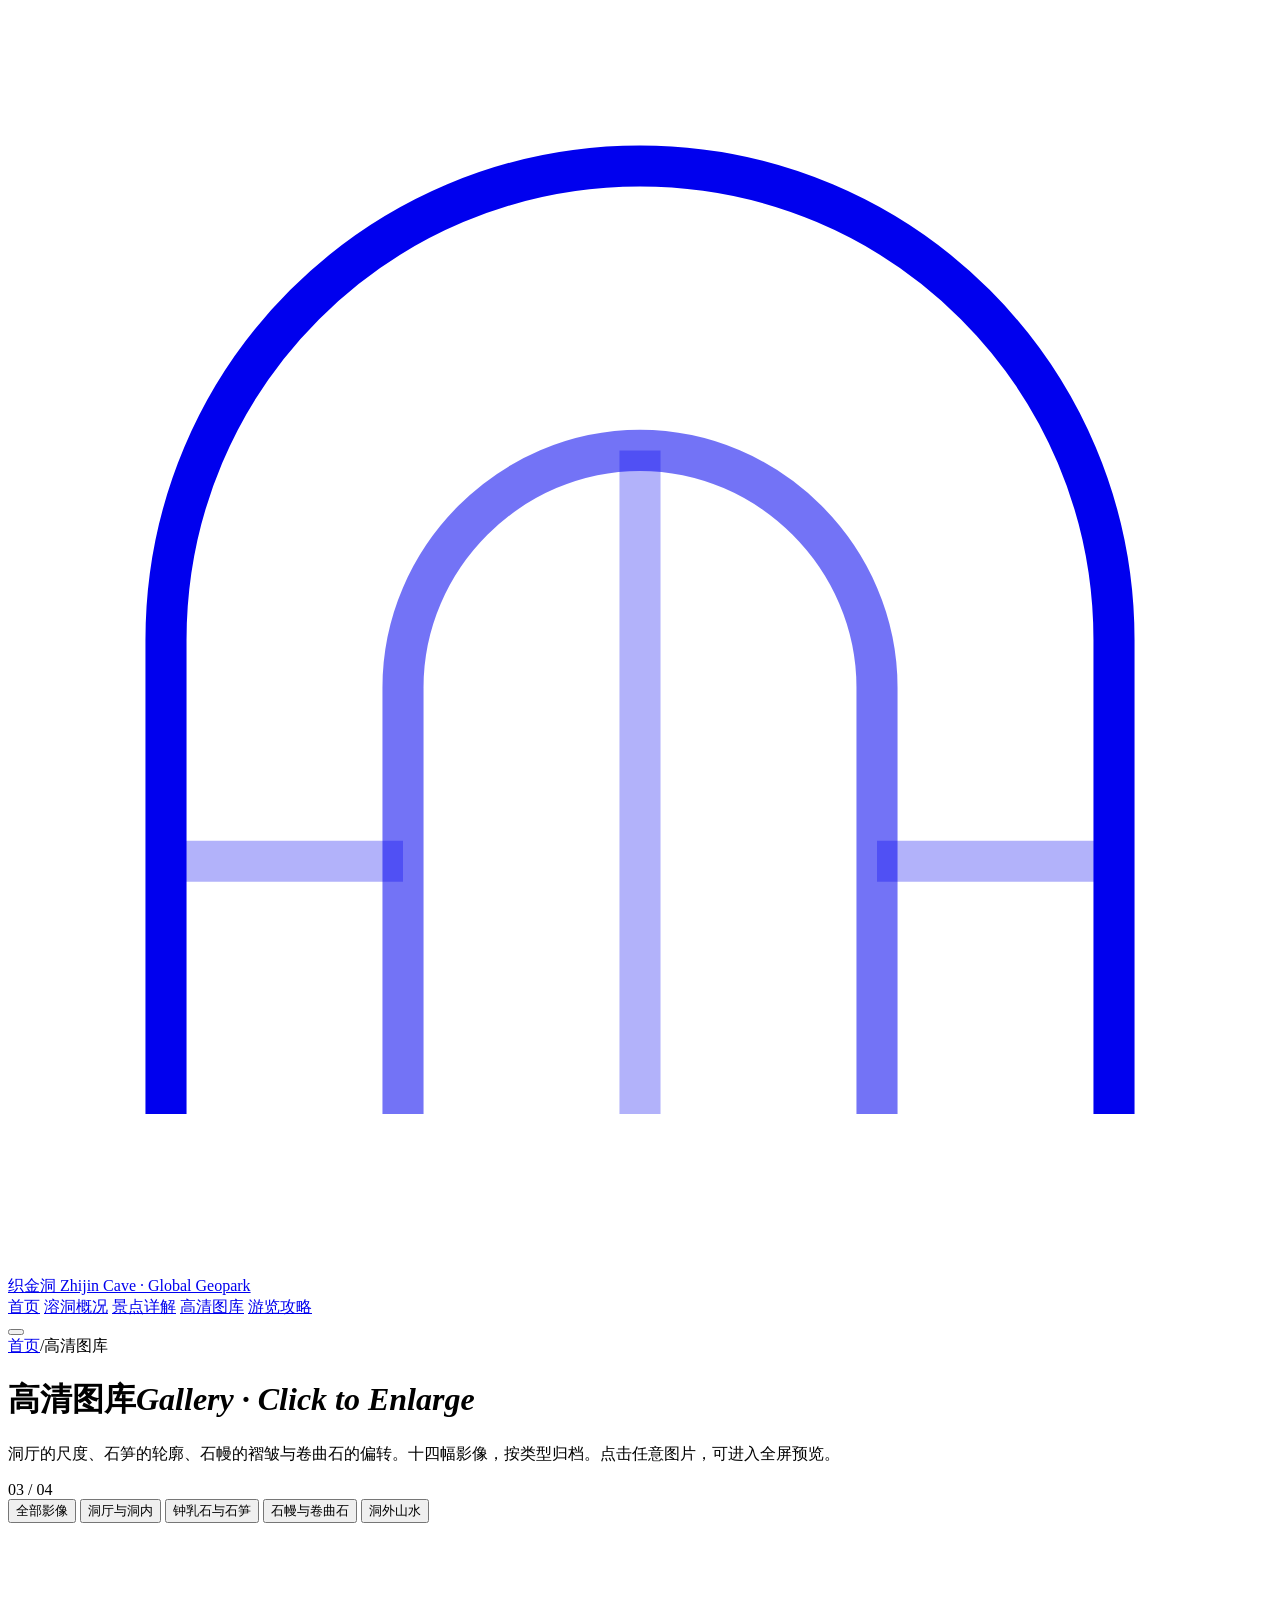
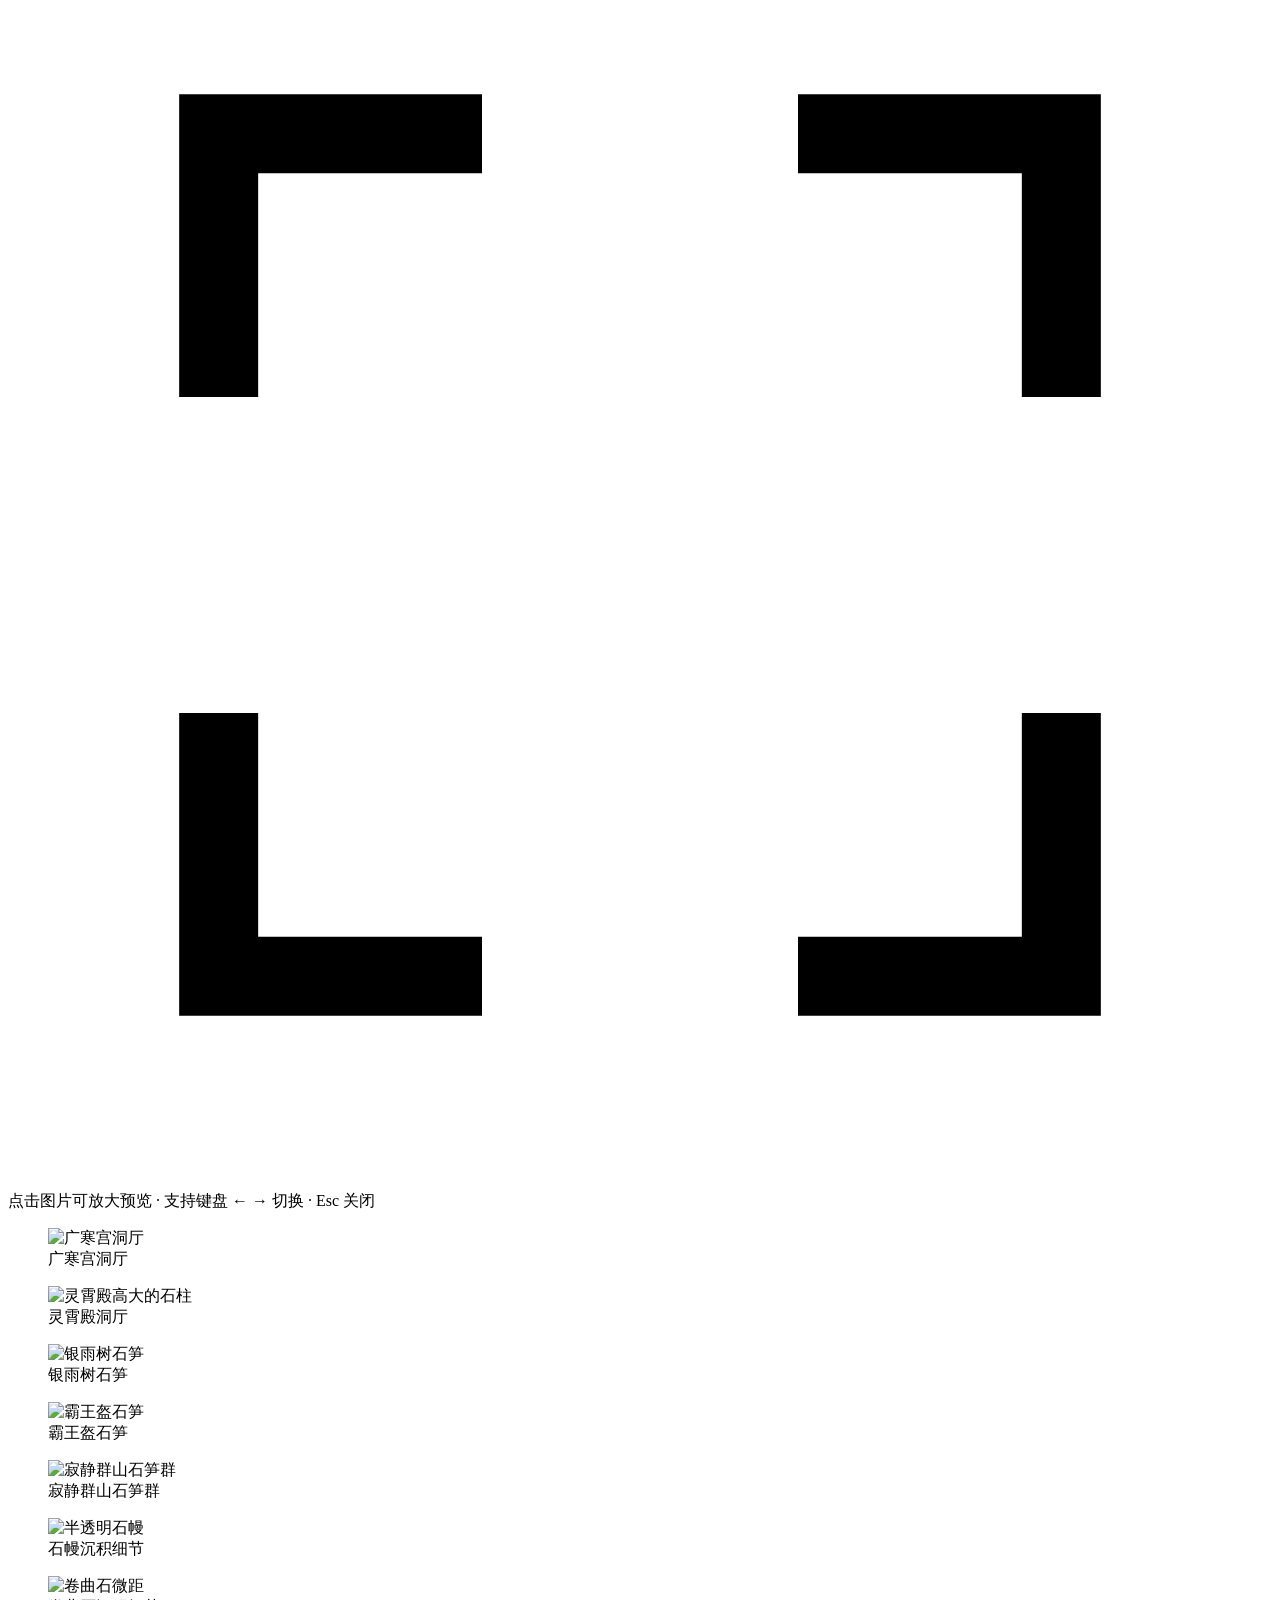
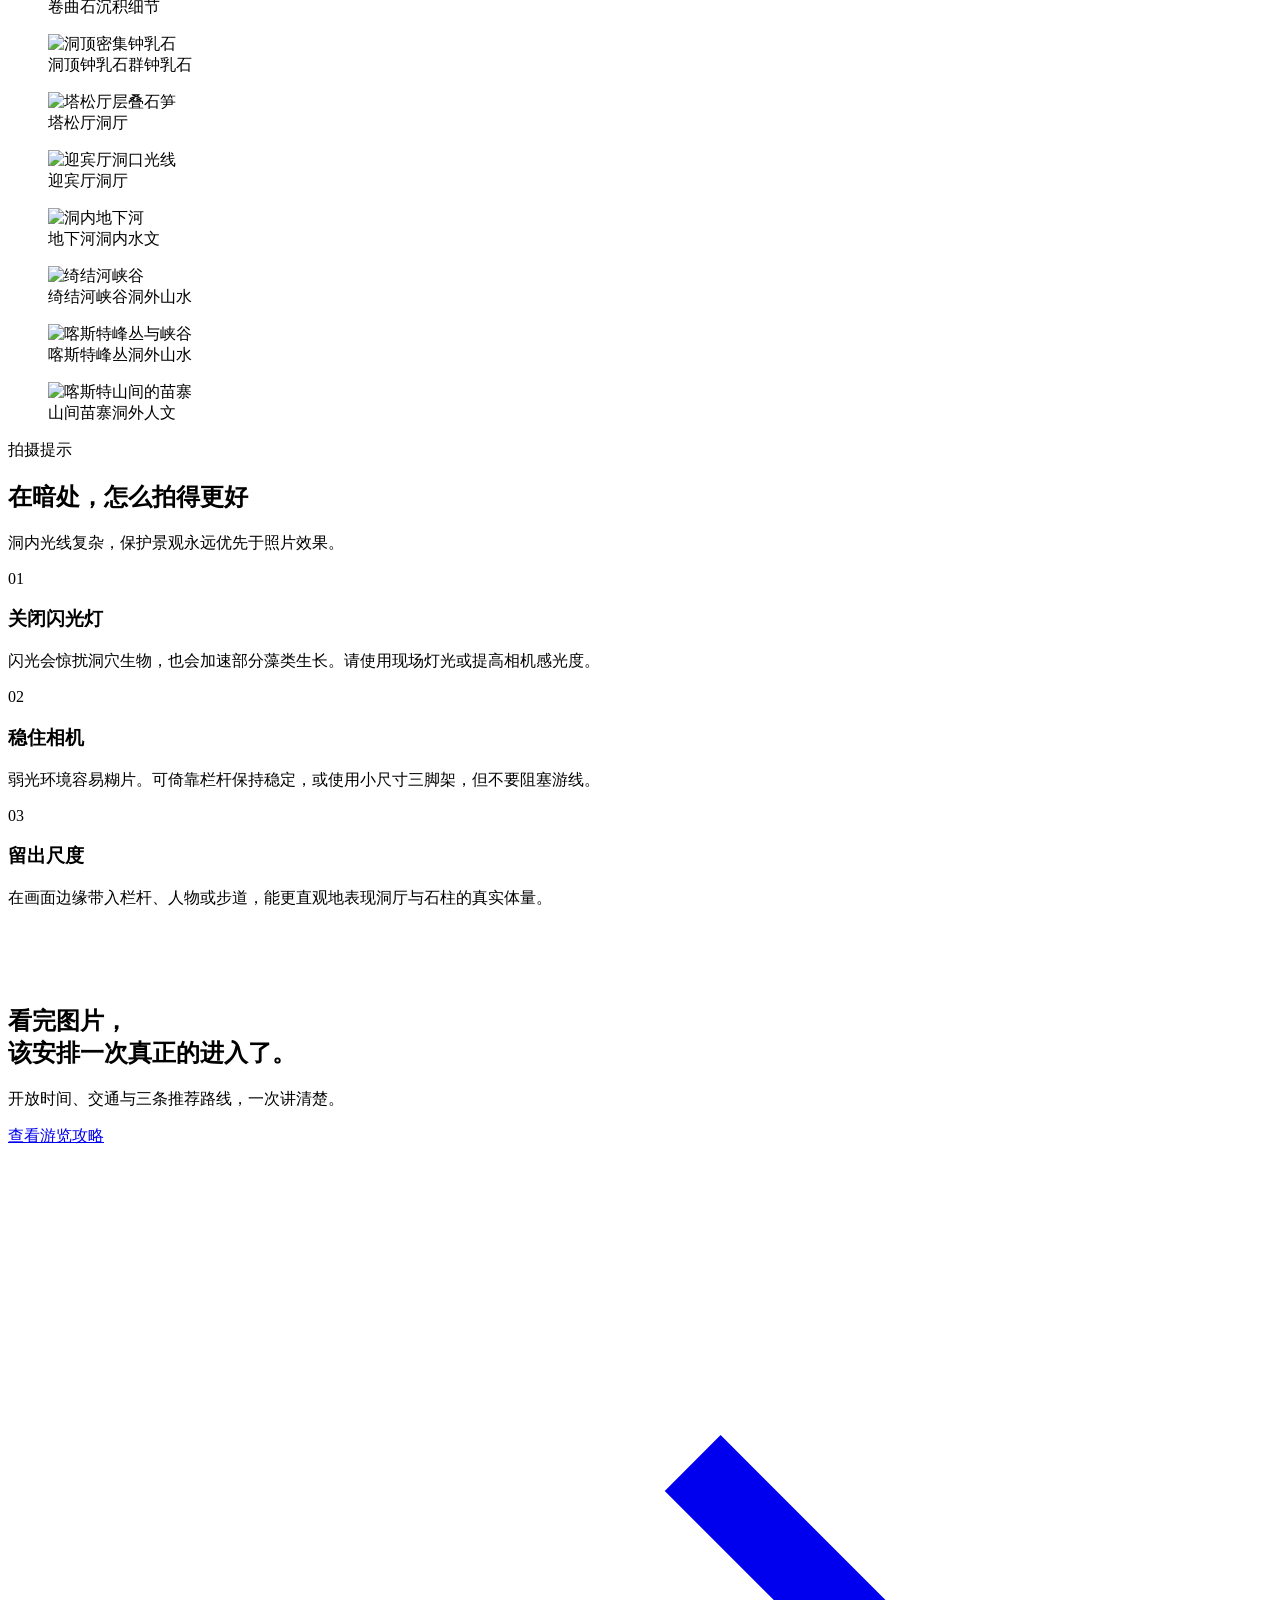
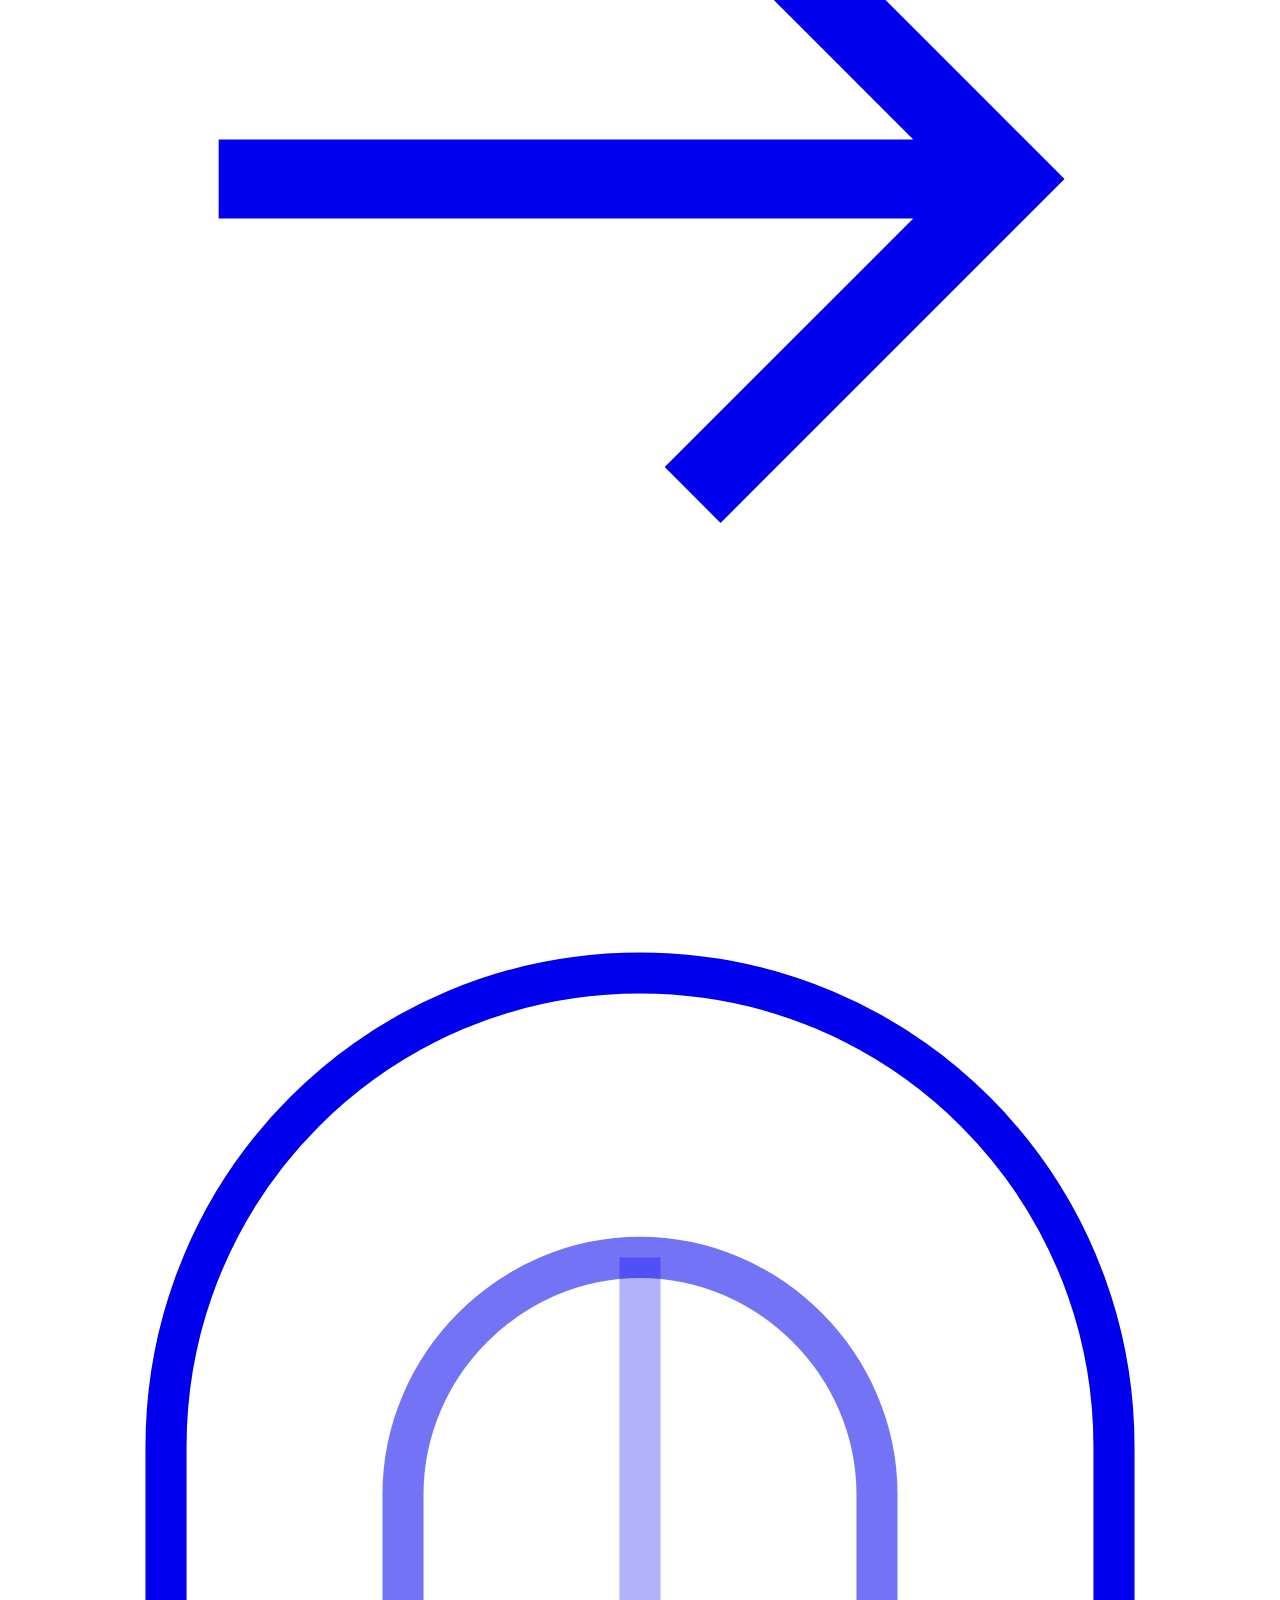
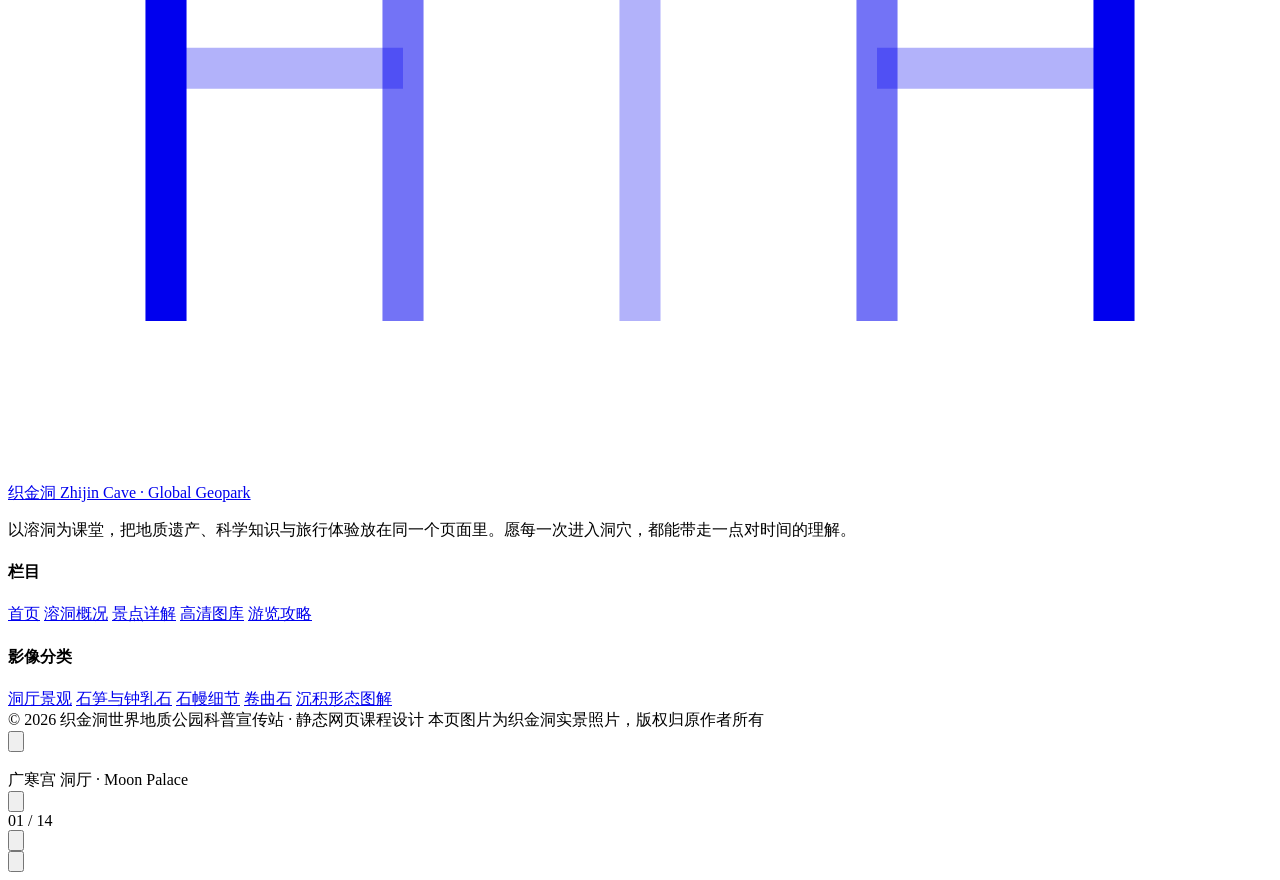
==== gallery.html @ 88b2c47d "add gallery.html" ====
<!DOCTYPE html>
<html lang="zh-CN">
<head>
  <meta charset="UTF-8">
  <meta name="viewport" content="width=device-width, initial-scale=1.0">
  <title>高清图库 · 织金洞世界地质公园</title>
  <meta name="description" content="织金洞典型溶洞景观高清图片集中展示，支持分类筛选与点击放大预览。">
  <link rel="stylesheet" href="css/style.css">
</head>
<body>

  <header class="site-header site-header--solid">
    <div class="container site-header__inner">
      <a class="brand" href="index.html" aria-label="织金洞世界地质公园首页">
        <svg class="brand__mark" viewBox="0 0 40 40" fill="none" aria-hidden="true">
          <path d="M5 35V20C5 11.7 11.7 5 20 5s15 6.7 15 15v15" stroke="currentColor" stroke-width="1.3"/>
          <path d="M12.5 35V21.5c0-4.1 3.4-7.5 7.5-7.5s7.5 3.4 7.5 7.5V35" stroke="currentColor" stroke-width="1.3" opacity=".55"/>
          <path d="M20 14v21M5 27h7.5M27.5 27H35" stroke="currentColor" stroke-width="1.3" opacity=".3"/>
        </svg>
        <span>
          <span class="brand__name">织金洞</span>
          <span class="brand__sub">Zhijin Cave · Global Geopark</span>
        </span>
      </a>
      <nav class="nav" id="site-nav" aria-label="主导航">
        <a href="index.html">首页</a>
        <a href="overview.html">溶洞概况</a>
        <a href="scenery.html">景点详解</a>
        <a href="gallery.html" aria-current="page">高清图库</a>
        <a href="guide.html">游览攻略</a>
      </nav>
      <button class="nav-toggle" type="button" aria-label="打开菜单" aria-expanded="false" aria-controls="site-nav">
        <span></span><span></span>
      </button>
    </div>
  </header>

  <main class="page-main">
    <div class="page-head">
      <div class="container">
        <nav class="breadcrumb" aria-label="面包屑">
          <a href="index.html">首页</a><span>/</span><span>高清图库</span>
        </nav>
        <h1>高清图库<em>Gallery · Click to Enlarge</em></h1>
        <div class="page-head__body">
          <p class="lead">洞厅的尺度、石笋的轮廓、石幔的褶皱与卷曲石的偏转。十四幅影像，按类型归档。点击任意图片，可进入全屏预览。</p>
          <span class="page-head__num">03 / 04</span>
        </div>
      </div>
    </div>

    <div class="container gallery-wrap">
      <div class="filters reveal" data-filter-group="#gallery-grid" role="group" aria-label="按景观类型筛选图库">
        <button class="filter is-active" type="button" data-filter="all" aria-pressed="true">全部影像</button>
        <button class="filter" type="button" data-filter="hall" aria-pressed="false">洞厅与洞内</button>
        <button class="filter" type="button" data-filter="formation" aria-pressed="false">钟乳石与石笋</button>
        <button class="filter" type="button" data-filter="drapery" aria-pressed="false">石幔与卷曲石</button>
        <button class="filter" type="button" data-filter="outside" aria-pressed="false">洞外山水</button>
      </div>

      <div class="gallery-hint reveal">
        <svg viewBox="0 0 24 24" fill="none" aria-hidden="true"><path d="M4 9V4h5M20 15v5h-5M15 4h5v5M9 20H4v-5" stroke="currentColor" stroke-width="1.5"/></svg>
        <span>点击图片可放大预览 · 支持键盘 ← → 切换 · Esc 关闭</span>
      </div>

      <div class="gallery" id="gallery-grid" data-lightbox-gallery>

        <figure class="g-item reveal" data-cat="hall" tabindex="0" role="button" aria-label="放大了看：广寒宫" data-title="广寒宫" data-meta="洞厅 · Moon Palace">
          <div class="g-item__media">
            <img src="assets/images/guanghan.jpg" alt="广寒宫洞厅" loading="lazy">
          </div>
          <figcaption class="g-item__cap">广寒宫<span>洞厅</span></figcaption>
        </figure>

        <figure class="g-item reveal" data-cat="hall" tabindex="0" role="button" aria-label="放大了看：灵霄殿" data-title="灵霄殿" data-meta="洞厅 · Celestial Hall">
          <div class="g-item__media">
            <img src="assets/images/lingxiao.jpg" alt="灵霄殿高大的石柱" loading="lazy">
          </div>
          <figcaption class="g-item__cap">灵霄殿<span>洞厅</span></figcaption>
        </figure>

        <figure class="g-item reveal" data-cat="formation" tabindex="0" role="button" aria-label="放大了看：银雨树" data-title="银雨树" data-meta="石笋 · Silver Rain Tree">
          <div class="g-item__media">
            <img src="assets/images/yinyu.jpg" alt="银雨树石笋" loading="lazy">
          </div>
          <figcaption class="g-item__cap">银雨树<span>石笋</span></figcaption>
        </figure>

        <figure class="g-item reveal" data-cat="formation" tabindex="0" role="button" aria-label="放大了看：霸王盔" data-title="霸王盔" data-meta="石笋 · Overlord's Helmet">
          <div class="g-item__media">
            <img src="assets/images/bawang.jpg" alt="霸王盔石笋" loading="lazy">
          </div>
          <figcaption class="g-item__cap">霸王盔<span>石笋</span></figcaption>
        </figure>

        <figure class="g-item reveal" data-cat="formation" tabindex="0" role="button" aria-label="放大了看：寂静群山" data-title="寂静群山" data-meta="石笋群 · Silent Mountains">
          <div class="g-item__media">
            <img src="assets/images/shiwandashan.jpg" alt="寂静群山石笋群" loading="lazy">
          </div>
          <figcaption class="g-item__cap">寂静群山<span>石笋群</span></figcaption>
        </figure>

        <figure class="g-item reveal" data-cat="drapery" tabindex="0" role="button" aria-label="放大了看：石幔" data-title="石幔" data-meta="沉积细节 · Stone Drapery">
          <div class="g-item__media">
            <img src="assets/images/shiman.jpg" alt="半透明石幔" loading="lazy">
          </div>
          <figcaption class="g-item__cap">石幔<span>沉积细节</span></figcaption>
        </figure>

        <figure class="g-item reveal" data-cat="drapery" tabindex="0" role="button" aria-label="放大了看：卷曲石" data-title="卷曲石" data-meta="沉积细节 · Helictite">
          <div class="g-item__media">
            <img src="assets/images/juanqu.jpg" alt="卷曲石微距" loading="lazy">
          </div>
          <figcaption class="g-item__cap">卷曲石<span>沉积细节</span></figcaption>
        </figure>

        <figure class="g-item reveal" data-cat="formation" tabindex="0" role="button" aria-label="放大了看：洞顶钟乳石群" data-title="洞顶钟乳石群" data-meta="钟乳石 · Stalactites">
          <div class="g-item__media">
            <img src="assets/images/straw.jpg" alt="洞顶密集钟乳石" loading="lazy">
          </div>
          <figcaption class="g-item__cap">洞顶钟乳石群<span>钟乳石</span></figcaption>
        </figure>

        <figure class="g-item reveal" data-cat="hall" tabindex="0" role="button" aria-label="放大了看：塔松厅" data-title="塔松厅" data-meta="洞厅 · Pagoda Pine Hall">
          <div class="g-item__media">
            <img src="assets/images/tasong.jpg" alt="塔松厅层叠石笋" loading="lazy">
          </div>
          <figcaption class="g-item__cap">塔松厅<span>洞厅</span></figcaption>
        </figure>

        <figure class="g-item reveal" data-cat="hall" tabindex="0" role="button" aria-label="放大了看：迎宾厅" data-title="迎宾厅" data-meta="洞厅 · Welcome Hall">
          <div class="g-item__media">
            <img src="assets/images/yingbin.jpg" alt="迎宾厅洞口光线" loading="lazy">
          </div>
          <figcaption class="g-item__cap">迎宾厅<span>洞厅</span></figcaption>
        </figure>

        <figure class="g-item reveal" data-cat="hall" tabindex="0" role="button" aria-label="放大了看：地下河" data-title="地下河与钙华池" data-meta="洞内水文 · Underground River">
          <div class="g-item__media">
            <img src="assets/images/river.jpg" alt="洞内地下河" loading="lazy">
          </div>
          <figcaption class="g-item__cap">地下河<span>洞内水文</span></figcaption>
        </figure>

        <figure class="g-item reveal" data-cat="outside" tabindex="0" role="button" aria-label="放大了看：绮结河峡谷" data-title="绮结河峡谷" data-meta="洞外山水 · Karst Gorge">
          <div class="g-item__media">
            <img src="assets/images/gorge.jpg" alt="绮结河峡谷" loading="lazy">
          </div>
          <figcaption class="g-item__cap">绮结河峡谷<span>洞外山水</span></figcaption>
        </figure>

        <figure class="g-item reveal" data-cat="outside" tabindex="0" role="button" aria-label="放大了看：喀斯特峰丛" data-title="喀斯特峰丛" data-meta="洞外山水 · Karst Peaks">
          <div class="g-item__media">
            <img src="assets/images/hero3.jpg" alt="喀斯特峰丛与峡谷" loading="lazy">
          </div>
          <figcaption class="g-item__cap">喀斯特峰丛<span>洞外山水</span></figcaption>
        </figure>

        <figure class="g-item reveal" data-cat="outside" tabindex="0" role="button" aria-label="放大了看：山间苗寨" data-title="山间苗寨" data-meta="洞外人文 · Miao Village">
          <div class="g-item__media">
            <img src="assets/images/village.jpg" alt="喀斯特山间的苗寨" loading="lazy">
          </div>
          <figcaption class="g-item__cap">山间苗寨<span>洞外人文</span></figcaption>
        </figure>

      </div>

      <section class="section" style="padding-bottom:0;">
        <div class="section-head reveal">
          <div>
            <span class="eyebrow">拍摄提示</span>
            <h2>在暗处，怎么拍得更好</h2>
          </div>
          <p>洞内光线复杂，保护景观永远优先于照片效果。</p>
        </div>
        <div class="criteria reveal">
          <div class="criteria__item">
            <div class="criteria__num">01</div>
            <h3>关闭闪光灯</h3>
            <p>闪光会惊扰洞穴生物，也会加速部分藻类生长。请使用现场灯光或提高相机感光度。</p>
          </div>
          <div class="criteria__item">
            <div class="criteria__num">02</div>
            <h3>稳住相机</h3>
            <p>弱光环境容易糊片。可倚靠栏杆保持稳定，或使用小尺寸三脚架，但不要阻塞游线。</p>
          </div>
          <div class="criteria__item">
            <div class="criteria__num">03</div>
            <h3>留出尺度</h3>
            <p>在画面边缘带入栏杆、人物或步道，能更直观地表现洞厅与石柱的真实体量。</p>
          </div>
        </div>
      </section>
    </div>

    <section class="cta-band" style="margin-top:clamp(56px,8vw,96px);">
      <div class="container cta-band__inner">
        <div class="reveal">
          <h2>看完图片，<br>该安排一次真正的进入了。</h2>
          <p>开放时间、交通与三条推荐路线，一次讲清楚。</p>
        </div>
        <div class="reveal" data-delay="1">
          <a class="btn btn--solid" href="guide.html">查看游览攻略
            <svg viewBox="0 0 24 24" fill="none" aria-hidden="true"><path d="M4 12h15M13 6l6 6-6 6" stroke="currentColor" stroke-width="1.5"/></svg>
          </a>
        </div>
      </div>
    </section>
  </main>

  <footer class="site-footer">
    <div class="container">
      <div class="footer__grid">
        <div class="footer__brand">
          <a class="brand" href="index.html">
            <svg class="brand__mark" viewBox="0 0 40 40" fill="none" aria-hidden="true">
              <path d="M5 35V20C5 11.7 11.7 5 20 5s15 6.7 15 15v15" stroke="currentColor" stroke-width="1.3"/>
              <path d="M12.5 35V21.5c0-4.1 3.4-7.5 7.5-7.5s7.5 3.4 7.5 7.5V35" stroke="currentColor" stroke-width="1.3" opacity=".55"/>
              <path d="M20 14v21M5 27h7.5M27.5 27H35" stroke="currentColor" stroke-width="1.3" opacity=".3"/>
            </svg>
            <span>
              <span class="brand__name">织金洞</span>
              <span class="brand__sub">Zhijin Cave · Global Geopark</span>
            </span>
          </a>
          <p>以溶洞为课堂，把地质遗产、科学知识与旅行体验放在同一个页面里。愿每一次进入洞穴，都能带走一点对时间的理解。</p>
        </div>
        <div class="footer__col">
          <h4>栏目</h4>
          <a href="index.html">首页</a>
          <a href="overview.html">溶洞概况</a>
          <a href="scenery.html">景点详解</a>
          <a href="gallery.html">高清图库</a>
          <a href="guide.html">游览攻略</a>
        </div>
        <div class="footer__col">
          <h4>影像分类</h4>
          <a href="scenery.html#guanghan">洞厅景观</a>
          <a href="scenery.html#yinyu">石笋与钟乳石</a>
          <a href="scenery.html#shiman">石幔细节</a>
          <a href="scenery.html#juanqu">卷曲石</a>
          <a href="scenery.html#forms">沉积形态图解</a>
        </div>
      </div>
      <div class="footer__bottom">
        <span>© <span data-year>2026</span> 织金洞世界地质公园科普宣传站 · 静态网页课程设计</span>
        <span>本页图片为织金洞实景照片，版权归原作者所有</span>
      </div>
    </div>
  </footer>

  <!-- 灯箱 -->
  <div class="lightbox" data-lightbox role="dialog" aria-modal="true" aria-label="图片放大预览" aria-hidden="true">
    <button class="lightbox__close" type="button" aria-label="关闭预览">
      <svg viewBox="0 0 24 24" fill="none" aria-hidden="true"><path d="M6 6l12 12M18 6L6 18" stroke="currentColor" stroke-width="1.5"/></svg>
    </button>
    <div class="lightbox__stage">
      <img class="lightbox__img" alt="">
    </div>
    <div class="lightbox__bar">
      <div class="lightbox__cap">
        <span class="lightbox__title">广寒宫</span>
        <span class="lightbox__meta">洞厅 · Moon Palace</span>
      </div>
      <div class="lightbox__nav">
        <button class="lightbox__btn lightbox__prev" type="button" aria-label="上一张">
          <svg viewBox="0 0 24 24" fill="none" aria-hidden="true"><path d="M20 12H5M11 18l-6-6 6-6" stroke="currentColor" stroke-width="1.5"/></svg>
        </button>
        <div class="lightbox__count"><span class="lightbox__current">01</span> / <span class="lightbox__total">14</span></div>
        <button class="lightbox__btn lightbox__next" type="button" aria-label="下一张">
          <svg viewBox="0 0 24 24" fill="none" aria-hidden="true"><path d="M4 12h15M13 6l6 6-6 6" stroke="currentColor" stroke-width="1.5"/></svg>
        </button>
      </div>
    </div>
  </div>

  <button class="to-top" type="button" aria-label="返回顶部" data-to-top>
    <svg viewBox="0 0 24 24" fill="none" aria-hidden="true"><path d="M12 19V5M6 11l6-6 6 6" stroke="currentColor" stroke-width="1.5"/></svg>
  </button>

  <script src="js/main.js"></script>
</body>
</html>
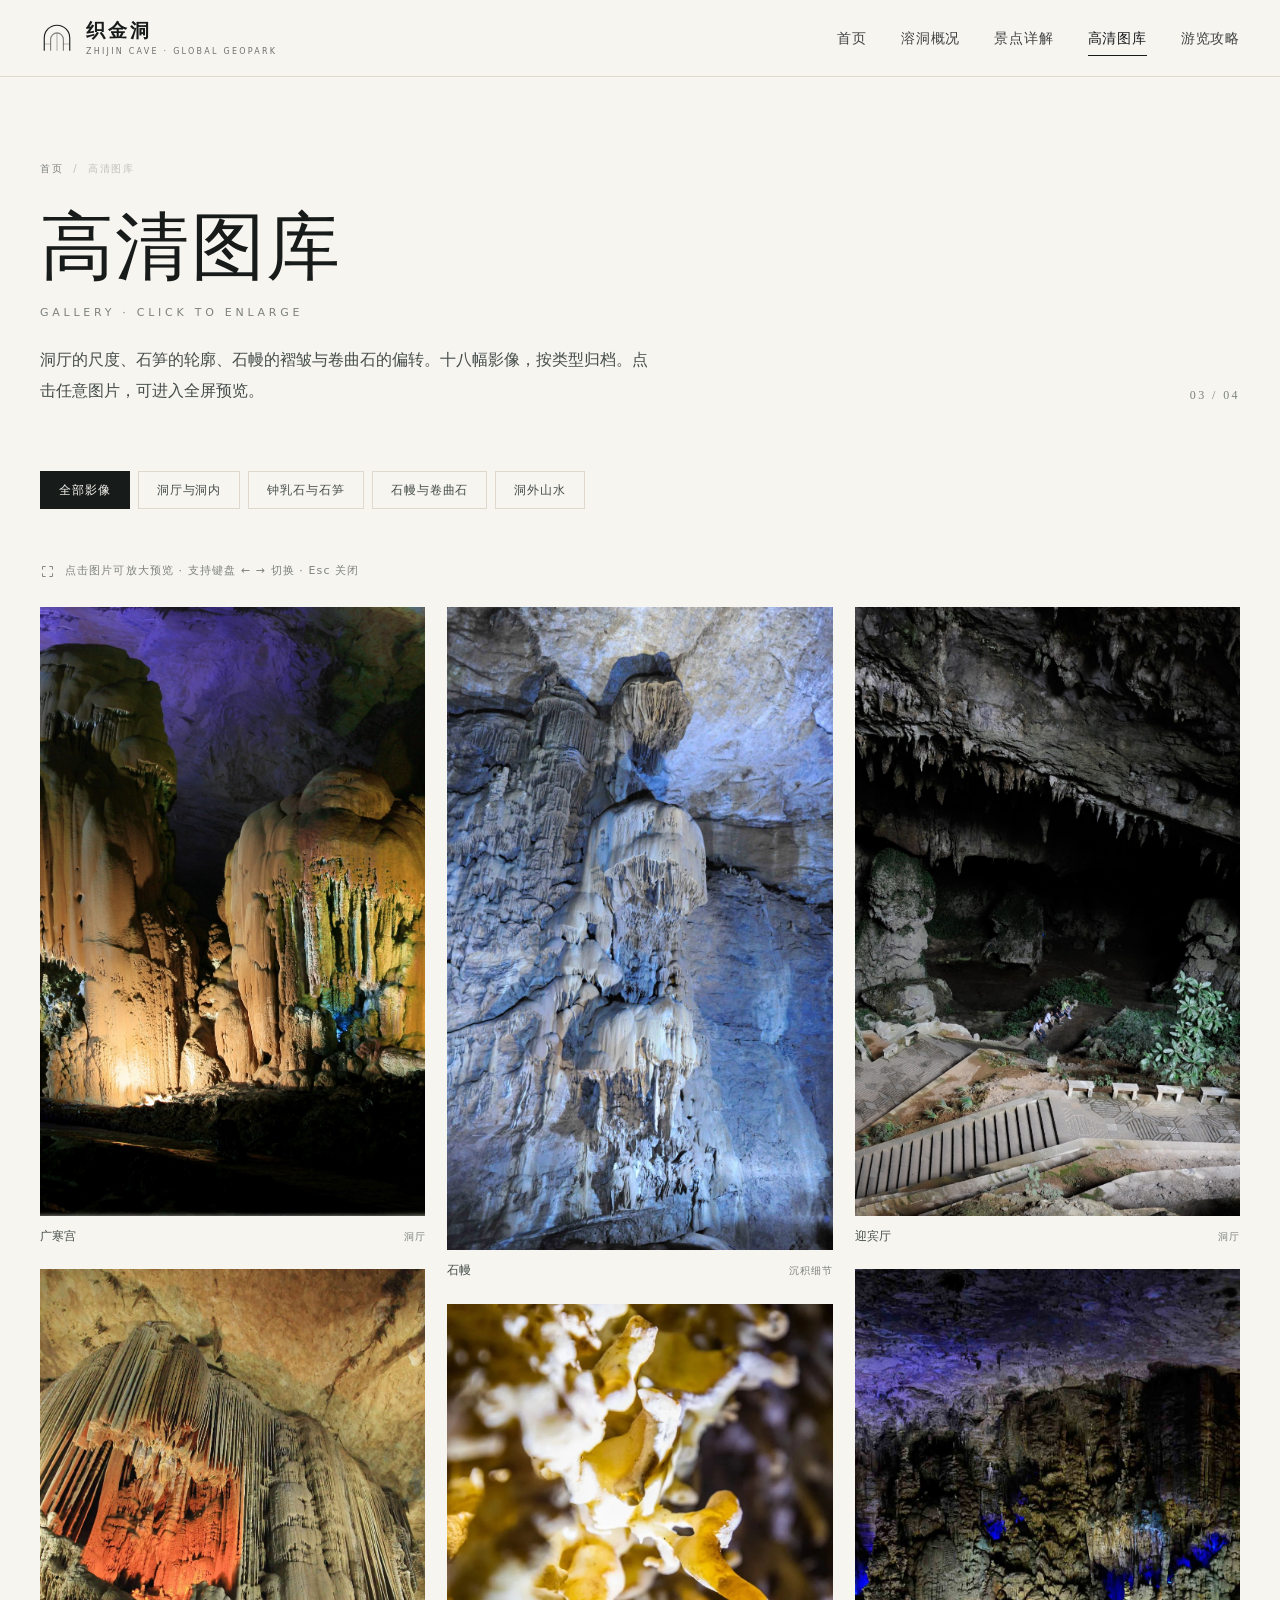
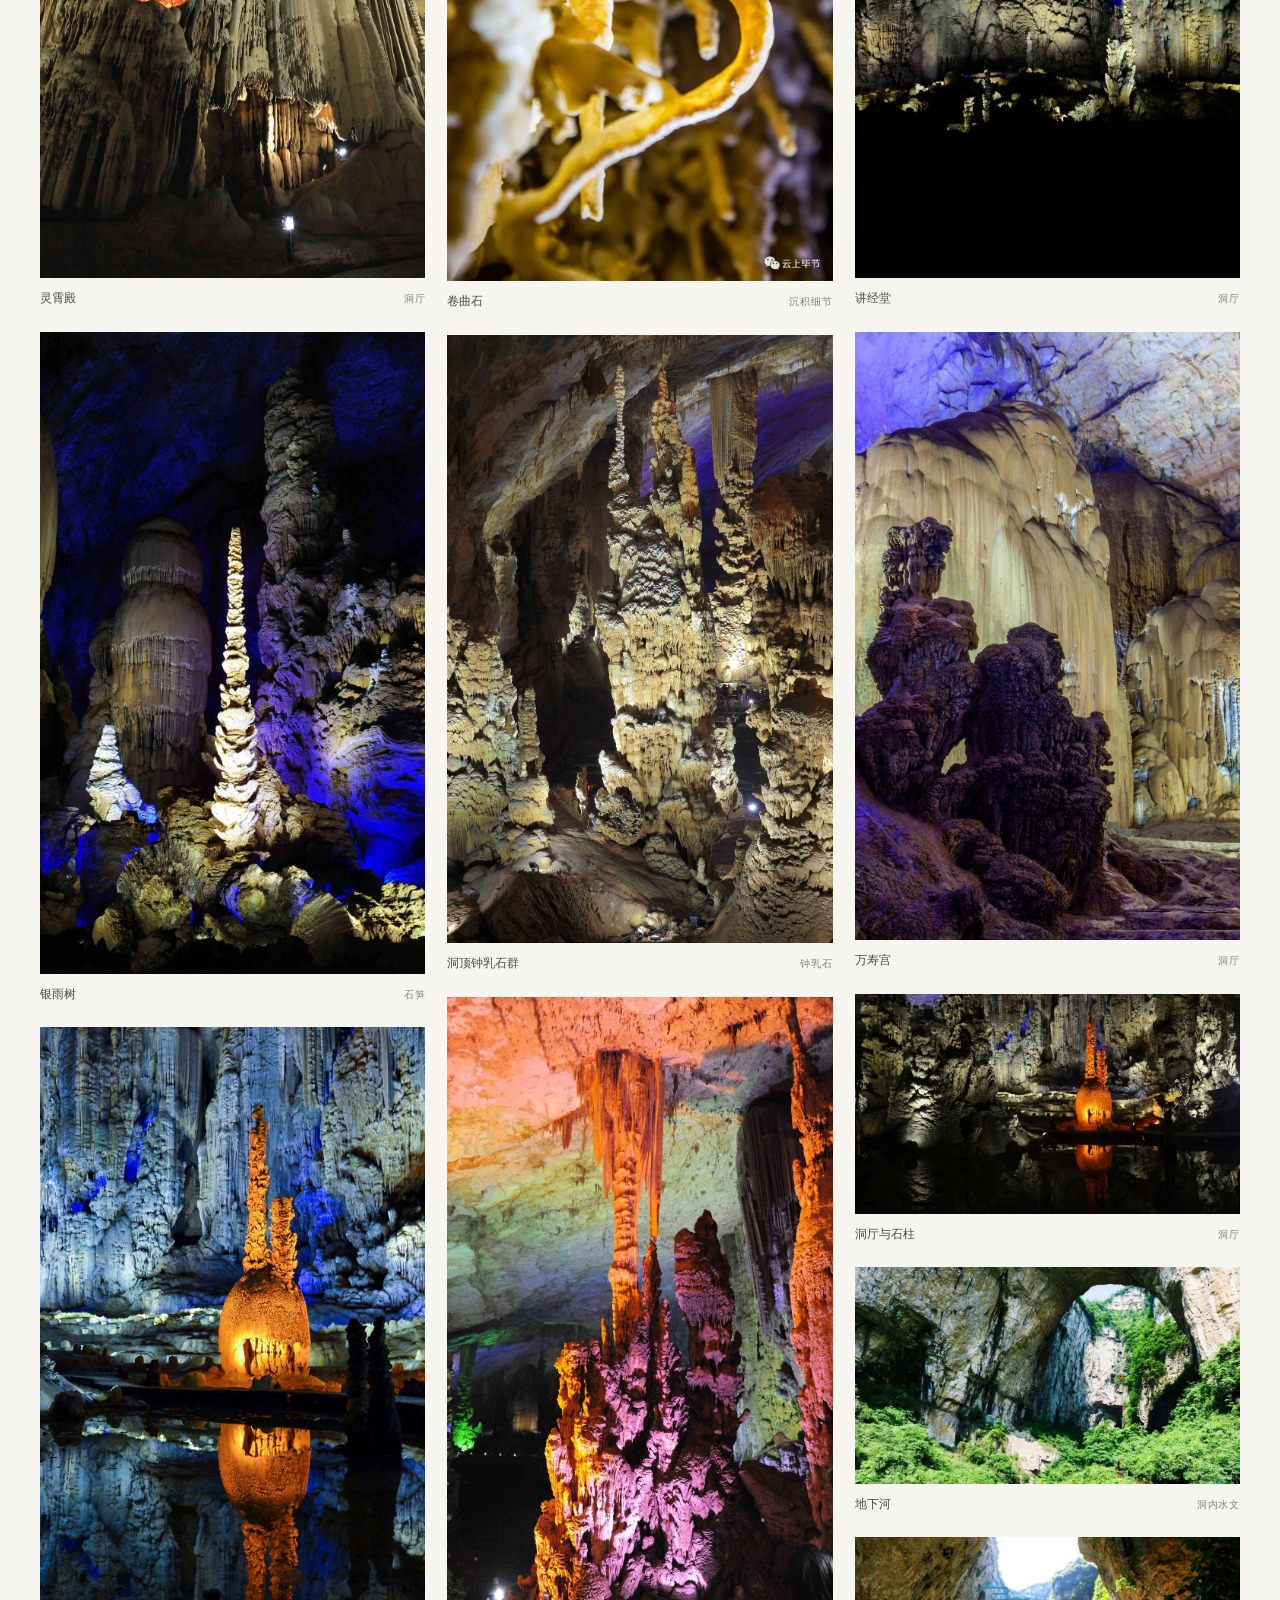
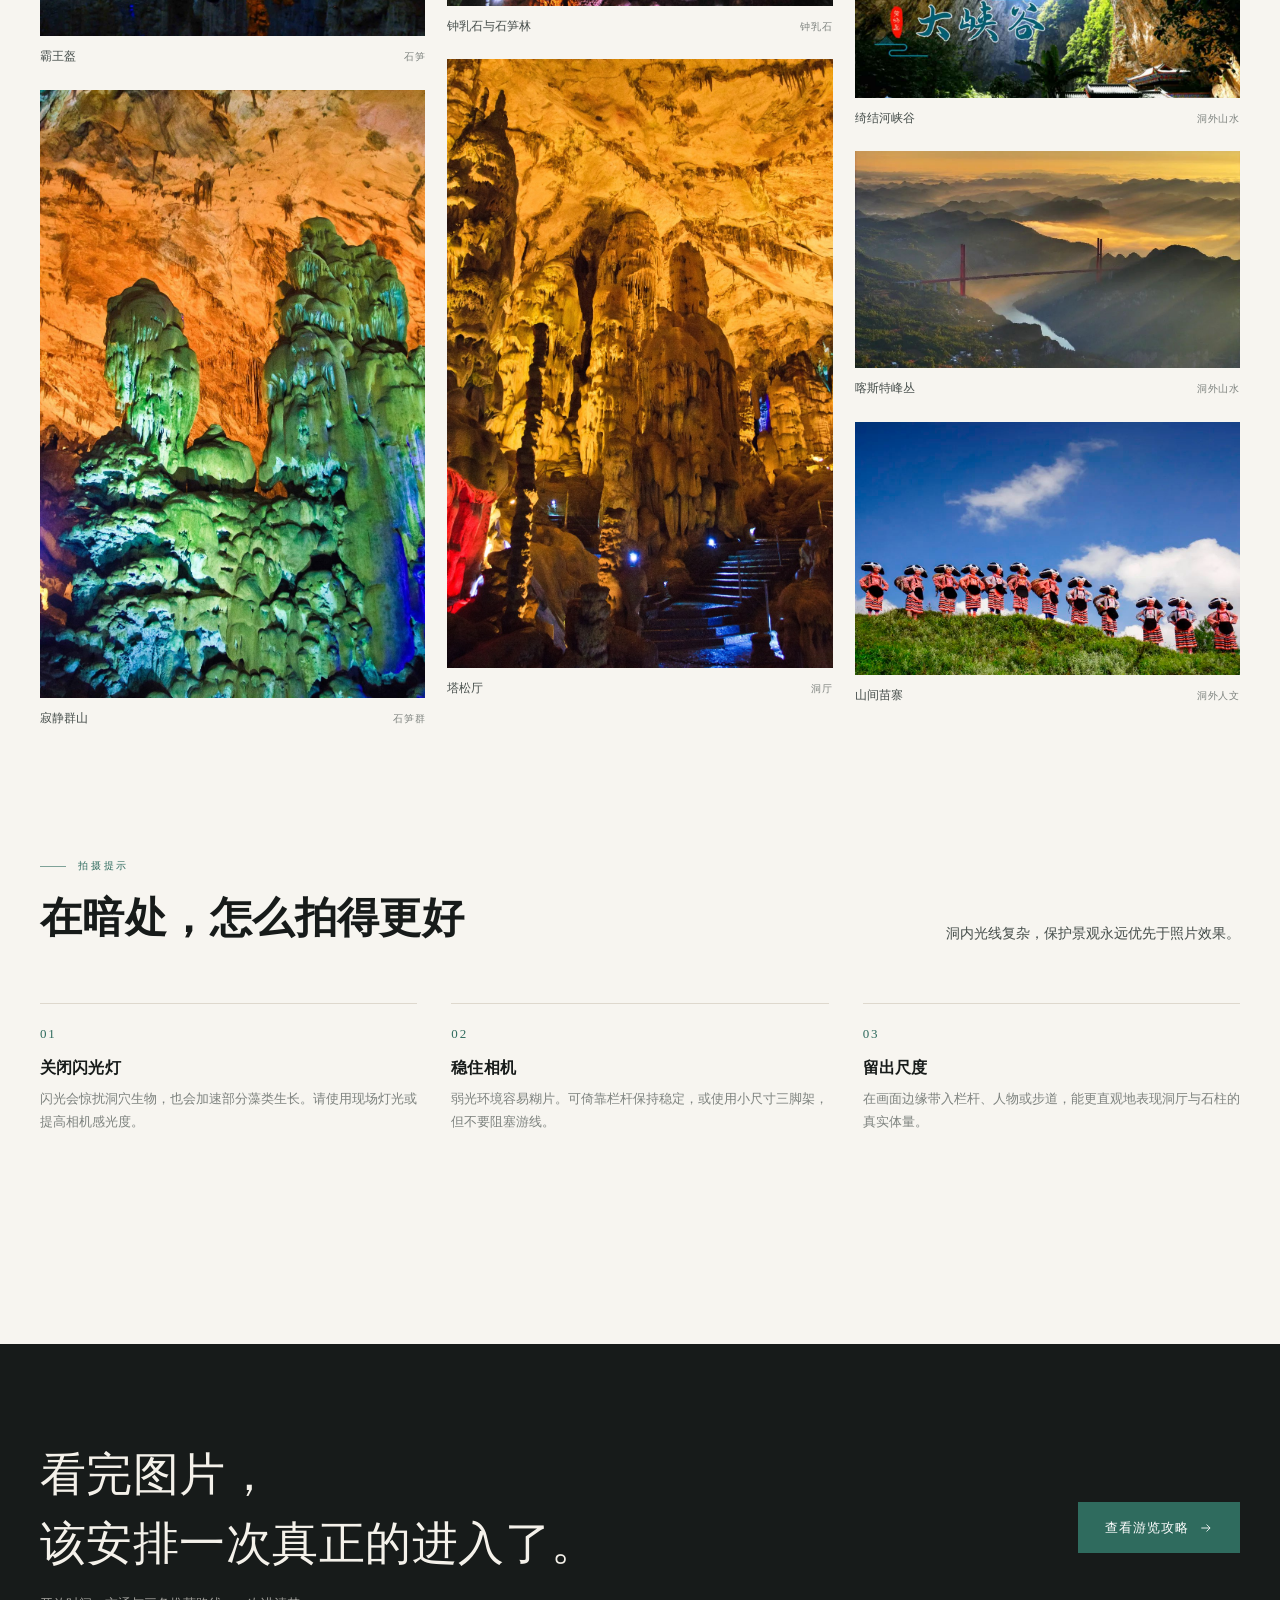
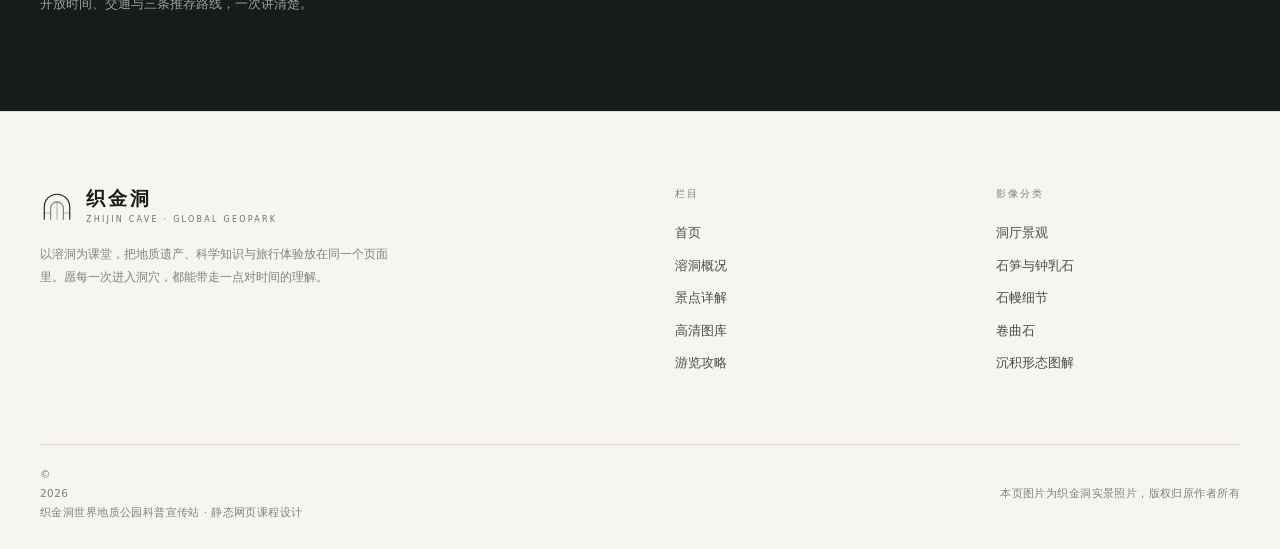
==== commit b44bea2b: "???????18?" ====
--- a/gallery.html
+++ b/gallery.html
@@ -43,7 +43,7 @@
         </nav>
         <h1>高清图库<em>Gallery · Click to Enlarge</em></h1>
         <div class="page-head__body">
-          <p class="lead">洞厅的尺度、石笋的轮廓、石幔的褶皱与卷曲石的偏转。十四幅影像，按类型归档。点击任意图片，可进入全屏预览。</p>
+          <p class="lead">洞厅的尺度、石笋的轮廓、石幔的褶皱与卷曲石的偏转。十八幅影像，按类型归档。点击任意图片，可进入全屏预览。</p>
           <span class="page-head__num">03 / 04</span>
         </div>
       </div>
@@ -121,6 +121,13 @@
           <figcaption class="g-item__cap">洞顶钟乳石群<span>钟乳石</span></figcaption>
         </figure>
 
+        <figure class="g-item reveal" data-cat="formation" tabindex="0" role="button" aria-label="放大了看：钟乳石与石笋林" data-title="钟乳石与石笋林" data-meta="钟乳石 · Stalactites">
+          <div class="g-item__media">
+            <img src="assets/images/hero2.jpg" alt="灯光下的钟乳石与石笋林" loading="lazy">
+          </div>
+          <figcaption class="g-item__cap">钟乳石与石笋林<span>钟乳石</span></figcaption>
+        </figure>
+
         <figure class="g-item reveal" data-cat="hall" tabindex="0" role="button" aria-label="放大了看：塔松厅" data-title="塔松厅" data-meta="洞厅 · Pagoda Pine Hall">
           <div class="g-item__media">
             <img src="assets/images/tasong.jpg" alt="塔松厅层叠石笋" loading="lazy">
@@ -133,6 +140,27 @@
             <img src="assets/images/yingbin.jpg" alt="迎宾厅洞口光线" loading="lazy">
           </div>
           <figcaption class="g-item__cap">迎宾厅<span>洞厅</span></figcaption>
+        </figure>
+
+        <figure class="g-item reveal" data-cat="hall" tabindex="0" role="button" aria-label="放大了看：讲经堂" data-title="讲经堂" data-meta="洞厅 · Sermon Hall">
+          <div class="g-item__media">
+            <img src="assets/images/jijing.jpg" alt="讲经堂内密集的石笋群" loading="lazy">
+          </div>
+          <figcaption class="g-item__cap">讲经堂<span>洞厅</span></figcaption>
+        </figure>
+
+        <figure class="g-item reveal" data-cat="hall" tabindex="0" role="button" aria-label="放大了看：万寿宫" data-title="万寿宫" data-meta="洞厅 · Longevity Palace">
+          <div class="g-item__media">
+            <img src="assets/images/pool.jpg" alt="万寿宫内的流石与静水" loading="lazy">
+          </div>
+          <figcaption class="g-item__cap">万寿宫<span>洞厅</span></figcaption>
+        </figure>
+
+        <figure class="g-item reveal" data-cat="hall" tabindex="0" role="button" aria-label="放大了看：洞厅与石柱" data-title="洞厅与石柱" data-meta="洞厅 · Cavern Hall">
+          <div class="g-item__media">
+            <img src="assets/images/hero1.jpg" alt="织金洞宏大的地下洞厅与石柱" loading="lazy">
+          </div>
+          <figcaption class="g-item__cap">洞厅与石柱<span>洞厅</span></figcaption>
         </figure>
 
         <figure class="g-item reveal" data-cat="hall" tabindex="0" role="button" aria-label="放大了看：地下河" data-title="地下河与钙华池" data-meta="洞内水文 · Underground River">
@@ -266,7 +294,7 @@
         <button class="lightbox__btn lightbox__prev" type="button" aria-label="上一张">
           <svg viewBox="0 0 24 24" fill="none" aria-hidden="true"><path d="M20 12H5M11 18l-6-6 6-6" stroke="currentColor" stroke-width="1.5"/></svg>
         </button>
-        <div class="lightbox__count"><span class="lightbox__current">01</span> / <span class="lightbox__total">14</span></div>
+        <div class="lightbox__count"><span class="lightbox__current">01</span> / <span class="lightbox__total">18</span></div>
         <button class="lightbox__btn lightbox__next" type="button" aria-label="下一张">
           <svg viewBox="0 0 24 24" fill="none" aria-hidden="true"><path d="M4 12h15M13 6l6 6-6 6" stroke="currentColor" stroke-width="1.5"/></svg>
         </button>
--- a/css/style.css
+++ b/css/style.css
@@ -0,0 +1,1579 @@
+/* =========================================================
+   织金洞世界地质公园 · 科普宣传站
+   简约风格样式表 · 纯前端静态站点
+   ========================================================= */
+
+:root {
+  --bg: #f7f5f0;
+  --bg-soft: #efece5;
+  --bg-card: #fffdf8;
+  --ink: #171b1a;
+  --ink-soft: #454d4a;
+  --muted: #7d827e;
+  --line: #ded8cd;
+  --line-soft: #ebe6dc;
+  --accent: #2f6b5e;
+  --accent-deep: #234f46;
+  --accent-soft: #e6eeea;
+  --gold: #a97e43;
+  --max: 1200px;
+  --header-h: 76px;
+  --ease: cubic-bezier(.22, .61, .36, 1);
+  --serif: "Noto Serif SC", "Source Han Serif SC", "Songti SC", STSong, SimSun, serif;
+  --sans: "Inter", "Noto Sans SC", "PingFang SC", "Microsoft YaHei", system-ui, sans-serif;
+}
+
+* { box-sizing: border-box; }
+
+html { scroll-behavior: smooth; -webkit-text-size-adjust: 100%; }
+
+body {
+  margin: 0;
+  background: var(--bg);
+  color: var(--ink);
+  font-family: var(--sans);
+  font-size: 15px;
+  line-height: 1.8;
+  font-feature-settings: "kern";
+  -webkit-font-smoothing: antialiased;
+}
+
+body.no-scroll { overflow: hidden; }
+
+img { display: block; max-width: 100%; }
+a { color: inherit; text-decoration: none; }
+button { font: inherit; color: inherit; background: none; border: 0; cursor: pointer; }
+ul, ol { margin: 0; padding: 0; list-style: none; }
+figure, blockquote, p, h1, h2, h3, h4, dl, dd { margin: 0; }
+::selection { background: var(--accent); color: #fff; }
+
+h1, h2, h3, h4 {
+  font-family: var(--serif);
+  font-weight: 600;
+  line-height: 1.35;
+  letter-spacing: .01em;
+}
+
+.container {
+  width: min(var(--max), calc(100% - 72px));
+  margin-inline: auto;
+}
+@media (max-width: 720px) {
+  .container { width: calc(100% - 40px); }
+}
+
+.section { padding: clamp(64px, 9vw, 116px) 0; }
+.section--soft { background: var(--bg-soft); }
+.section--tight { padding: clamp(48px, 6vw, 76px) 0; }
+
+.eyebrow {
+  display: inline-flex;
+  align-items: center;
+  gap: 12px;
+  font-size: 10px;
+  font-weight: 500;
+  letter-spacing: .28em;
+  text-transform: uppercase;
+  color: var(--accent);
+  line-height: 1.4;
+}
+.eyebrow::before {
+  content: "";
+  width: 26px;
+  height: 1px;
+  background: currentColor;
+  opacity: .6;
+}
+.eyebrow--plain::before { display: none; }
+
+.section-head {
+  display: flex;
+  align-items: flex-end;
+  justify-content: space-between;
+  gap: 32px;
+  margin-bottom: clamp(32px, 5vw, 56px);
+}
+.section-head h2 {
+  font-size: clamp(28px, 4vw, 42px);
+  margin-top: 14px;
+}
+.section-head p {
+  max-width: 380px;
+  color: var(--ink-soft);
+  font-size: 14px;
+}
+@media (max-width: 720px) {
+  .section-head { flex-direction: column; align-items: flex-start; gap: 16px; }
+}
+
+.lead {
+  font-family: var(--serif);
+  font-size: clamp(17px, 2vw, 21px);
+  line-height: 1.95;
+  color: var(--ink-soft);
+}
+.text-muted { color: var(--muted); }
+.small { font-size: 12px; letter-spacing: .04em; }
+
+/* ---------- 按钮 ---------- */
+.btn {
+  display: inline-flex;
+  align-items: center;
+  gap: 10px;
+  padding: 13px 26px;
+  font-size: 13px;
+  letter-spacing: .08em;
+  border: 1px solid transparent;
+  transition: background .3s var(--ease), color .3s var(--ease), border-color .3s var(--ease);
+  white-space: nowrap;
+}
+.btn svg { width: 14px; height: 14px; }
+.btn--solid { background: var(--accent); color: #fff; }
+.btn--solid:hover { background: var(--accent-deep); }
+.btn--ghost { border-color: var(--ink); color: var(--ink); }
+.btn--ghost:hover { background: var(--ink); color: var(--bg); }
+.btn--light { border-color: rgba(255, 255, 255, .6); color: #fff; }
+.btn--light:hover { background: #fff; color: var(--ink); border-color: #fff; }
+
+.link-arrow {
+  display: inline-flex;
+  align-items: center;
+  gap: 10px;
+  font-size: 12px;
+  letter-spacing: .16em;
+  text-transform: uppercase;
+  color: var(--accent);
+}
+.link-arrow::after {
+  content: "";
+  width: 26px;
+  height: 1px;
+  background: currentColor;
+  transition: width .35s var(--ease);
+}
+.link-arrow:hover::after { width: 44px; }
+
+/* ---------- 顶部导航 ---------- */
+.site-header {
+  position: fixed;
+  top: 0;
+  left: 0;
+  right: 0;
+  z-index: 100;
+  border-bottom: 1px solid transparent;
+  background: rgba(247, 245, 240, .92);
+  backdrop-filter: blur(14px);
+  -webkit-backdrop-filter: blur(14px);
+  transition: background .4s var(--ease), color .4s var(--ease), border-color .4s var(--ease);
+}
+.site-header__inner {
+  display: flex;
+  align-items: center;
+  justify-content: space-between;
+  height: var(--header-h);
+}
+
+.header--overlay:not(.is-scrolled) {
+  background: transparent;
+  backdrop-filter: none;
+  -webkit-backdrop-filter: none;
+  color: #fff;
+}
+.header--overlay.is-scrolled {
+  background: rgba(247, 245, 240, .94);
+  border-bottom-color: var(--line);
+  color: var(--ink);
+}
+.site-header--solid { border-bottom-color: var(--line); }
+
+.brand {
+  display: flex;
+  align-items: center;
+  gap: 12px;
+  line-height: 1.2;
+}
+.brand__mark {
+  width: 34px;
+  height: 34px;
+  flex: none;
+}
+.brand__name {
+  font-family: var(--serif);
+  font-size: 19px;
+  letter-spacing: .16em;
+  font-weight: 600;
+}
+.brand__sub {
+  display: block;
+  margin-top: 4px;
+  font-size: 8px;
+  letter-spacing: .28em;
+  text-transform: uppercase;
+  opacity: .6;
+}
+
+.nav {
+  display: flex;
+  align-items: center;
+  gap: 34px;
+}
+.nav a {
+  position: relative;
+  font-size: 13.5px;
+  letter-spacing: .06em;
+  padding: 6px 0;
+  opacity: .82;
+  transition: opacity .3s;
+}
+.nav a::after {
+  content: "";
+  position: absolute;
+  left: 0;
+  bottom: 0;
+  width: 100%;
+  height: 1px;
+  background: currentColor;
+  transform: scaleX(0);
+  transform-origin: right;
+  transition: transform .4s var(--ease);
+}
+.nav a:hover { opacity: 1; }
+.nav a:hover::after,
+.nav a[aria-current="page"]::after {
+  transform: scaleX(1);
+  transform-origin: left;
+}
+.nav a[aria-current="page"] { opacity: 1; }
+
+.nav-toggle {
+  display: none;
+  width: 44px;
+  height: 44px;
+  margin-right: -10px;
+  place-items: center;
+}
+.nav-toggle span {
+  display: block;
+  width: 22px;
+  height: 1px;
+  background: currentColor;
+  transition: transform .35s var(--ease), opacity .2s;
+}
+.nav-toggle span + span { margin-top: 6px; }
+.nav-toggle.is-open span:first-child { transform: translateY(3.5px) rotate(45deg); }
+.nav-toggle.is-open span:last-child { transform: translateY(-3.5px) rotate(-45deg); }
+
+@media (max-width: 960px) {
+  .nav-toggle { display: grid; }
+  .nav {
+    position: fixed;
+    top: var(--header-h);
+    left: 0;
+    right: 0;
+    height: calc(100vh - var(--header-h));
+    height: calc(100svh - var(--header-h));
+    flex-direction: column;
+    align-items: flex-start;
+    justify-content: flex-start;
+    gap: 0;
+    padding: 28px 36px 48px;
+    background: var(--bg);
+    color: var(--ink);
+    border-top: 1px solid var(--line);
+    transform: translateY(-8px);
+    opacity: 0;
+    visibility: hidden;
+    transition: opacity .35s var(--ease), transform .35s var(--ease), visibility .35s;
+  }
+  .nav.is-open { opacity: 1; visibility: visible; transform: none; }
+  .nav a {
+    width: 100%;
+    padding: 18px 0;
+    font-family: var(--serif);
+    font-size: 22px;
+    letter-spacing: .08em;
+    border-bottom: 1px solid var(--line-soft);
+  }
+  .nav a::after { display: none; }
+  .nav a[aria-current="page"] { color: var(--accent); }
+}
+
+/* ---------- 首屏轮播 ---------- */
+.hero {
+  position: relative;
+  height: 100vh;
+  height: 100svh;
+  min-height: 620px;
+  overflow: hidden;
+  background: #0d1312;
+  color: #fff;
+}
+.hero__slides { position: absolute; inset: 0; }
+.hero__slide {
+  position: absolute;
+  inset: 0;
+  opacity: 0;
+  transition: opacity 1.2s var(--ease);
+  pointer-events: none;
+}
+.hero__slide.is-active { opacity: 1; pointer-events: auto; }
+.hero__slide img {
+  width: 100%;
+  height: 100%;
+  object-fit: cover;
+  transform: scale(1.06);
+  transition: transform 8s linear;
+}
+.hero__slide.is-active img { transform: scale(1); }
+.hero__slide::after {
+  content: "";
+  position: absolute;
+  inset: 0;
+  background:
+    linear-gradient(180deg, rgba(8, 12, 11, .55) 0%, rgba(8, 12, 11, .12) 32%, rgba(8, 12, 11, .18) 58%, rgba(8, 12, 11, .78) 100%),
+    linear-gradient(90deg, rgba(8, 12, 11, .55) 0%, rgba(8, 12, 11, 0) 62%);
+}
+.hero__content {
+  position: absolute;
+  left: 0;
+  right: 0;
+  bottom: clamp(96px, 13vh, 156px);
+  z-index: 2;
+}
+.hero__text { max-width: 700px; }
+.hero__eyebrow {
+  color: rgba(255, 255, 255, .74);
+  opacity: 0;
+  transform: translateY(18px);
+  transition: opacity .9s var(--ease) .15s, transform .9s var(--ease) .15s;
+}
+.hero h1 {
+  margin: 20px 0 22px;
+  font-size: clamp(52px, 8.4vw, 118px);
+  line-height: 1.02;
+  letter-spacing: .03em;
+  font-weight: 500;
+  opacity: 0;
+  transform: translateY(24px);
+  transition: opacity 1s var(--ease) .25s, transform 1s var(--ease) .25s;
+}
+.hero h1 small {
+  display: block;
+  margin-top: 14px;
+  font-family: var(--sans);
+  font-size: clamp(12px, 1.2vw, 14px);
+  font-weight: 400;
+  letter-spacing: .4em;
+  color: rgba(255, 255, 255, .7);
+}
+.hero__desc {
+  max-width: 480px;
+  color: rgba(255, 255, 255, .8);
+  font-size: 14.5px;
+  line-height: 1.95;
+  opacity: 0;
+  transform: translateY(20px);
+  transition: opacity 1s var(--ease) .4s, transform 1s var(--ease) .4s;
+}
+.hero__actions {
+  display: flex;
+  gap: 14px;
+  margin-top: 32px;
+  opacity: 0;
+  transform: translateY(20px);
+  transition: opacity 1s var(--ease) .5s, transform 1s var(--ease) .5s;
+}
+.hero__slide.is-active .hero__eyebrow,
+.hero__slide.is-active h1,
+.hero__slide.is-active .hero__desc,
+.hero__slide.is-active .hero__actions {
+  opacity: 1;
+  transform: none;
+}
+
+.hero__ui {
+  position: absolute;
+  left: 0;
+  right: 0;
+  bottom: 34px;
+  z-index: 3;
+  display: flex;
+  align-items: center;
+  justify-content: space-between;
+  gap: 24px;
+}
+.hero__dots {
+  display: flex;
+  align-items: center;
+  gap: 10px;
+}
+.hero__dot {
+  width: 34px;
+  height: 16px;
+  display: grid;
+  align-items: center;
+  padding: 0;
+}
+.hero__dot::before {
+  content: "";
+  height: 1px;
+  width: 100%;
+  background: rgba(255, 255, 255, .35);
+  transition: background .4s;
+}
+.hero__dot.is-active::before { background: #fff; }
+.hero__count {
+  font-family: var(--serif);
+  font-size: 12px;
+  letter-spacing: .18em;
+  color: rgba(255, 255, 255, .8);
+  margin-left: 8px;
+}
+.hero__arrows { display: flex; gap: 10px; }
+.hero__arrow {
+  width: 46px;
+  height: 46px;
+  border: 1px solid rgba(255, 255, 255, .35);
+  display: grid;
+  place-items: center;
+  color: #fff;
+  transition: background .3s, border-color .3s, color .3s;
+}
+.hero__arrow:hover { background: #fff; color: var(--ink); border-color: #fff; }
+.hero__arrow svg { width: 16px; height: 16px; }
+.hero__scroll {
+  position: absolute;
+  right: 0;
+  bottom: 0;
+  z-index: 2;
+  display: flex;
+  align-items: center;
+  gap: 12px;
+  writing-mode: vertical-rl;
+  font-size: 9px;
+  letter-spacing: .3em;
+  text-transform: uppercase;
+  color: rgba(255, 255, 255, .55);
+}
+@media (max-width: 720px) {
+  .hero { min-height: 560px; }
+  .hero__desc { font-size: 13.5px; }
+  .hero__actions { flex-wrap: wrap; }
+  .hero__scroll { display: none; }
+  .hero__ui { bottom: 24px; }
+  .hero__arrow { width: 40px; height: 40px; }
+  .hero__dot { width: 24px; }
+}
+
+/* ---------- 首页 ---------- */
+.intro__grid {
+  display: grid;
+  grid-template-columns: 260px minmax(0, 1fr);
+  gap: clamp(32px, 7vw, 96px);
+}
+.intro__aside { position: sticky; top: calc(var(--header-h) + 32px); align-self: start; }
+.intro__main h2 {
+  font-size: clamp(28px, 3.6vw, 44px);
+  line-height: 1.55;
+  margin-bottom: 26px;
+}
+.intro__main p { color: var(--ink-soft); max-width: 720px; }
+.intro__main p + p { margin-top: 18px; }
+
+.stats {
+  display: grid;
+  grid-template-columns: repeat(4, 1fr);
+  margin-top: clamp(40px, 5vw, 64px);
+  border-top: 1px solid var(--line);
+}
+.stat { padding: 26px 24px 0 0; }
+.stat + .stat { padding-left: 24px; border-left: 1px solid var(--line); }
+.stat__num {
+  font-family: var(--serif);
+  font-size: clamp(30px, 3.4vw, 42px);
+  line-height: 1.1;
+  color: var(--ink);
+}
+.stat__num em {
+  font-style: normal;
+  font-size: .45em;
+  margin-left: 4px;
+  color: var(--muted);
+  letter-spacing: .04em;
+}
+.stat__label {
+  display: block;
+  margin-top: 10px;
+  font-size: 11px;
+  letter-spacing: .16em;
+  color: var(--muted);
+  text-transform: uppercase;
+}
+@media (max-width: 900px) {
+  .intro__grid { grid-template-columns: 1fr; }
+  .intro__aside { position: static; }
+}
+@media (max-width: 680px) {
+  .stats { grid-template-columns: repeat(2, 1fr); }
+  .stat { padding: 22px 16px 0 0; }
+  .stat:nth-child(3) { border-left: 0; padding-left: 0; border-top: 1px solid var(--line); margin-top: 22px; }
+  .stat:nth-child(4) { border-top: 1px solid var(--line); margin-top: 22px; }
+  .stat:nth-child(2) { padding-right: 0; }
+}
+
+/* 导航入口 */
+.entries {
+  display: grid;
+  grid-template-columns: repeat(4, 1fr);
+  gap: clamp(14px, 2vw, 24px);
+}
+.entry {
+  position: relative;
+  display: flex;
+  flex-direction: column;
+  padding-bottom: 18px;
+  border-bottom: 1px solid var(--line);
+}
+.entry__media {
+  position: relative;
+  overflow: hidden;
+  aspect-ratio: 4 / 5;
+  background: var(--bg-soft);
+}
+.entry__media img {
+  width: 100%;
+  height: 100%;
+  object-fit: cover;
+  transition: transform 1.1s var(--ease);
+}
+.entry:hover .entry__media img { transform: scale(1.05); }
+.entry__index {
+  position: absolute;
+  top: 14px;
+  left: 14px;
+  font-family: var(--serif);
+  font-size: 11px;
+  letter-spacing: .1em;
+  color: #fff;
+  background: rgba(20, 26, 24, .55);
+  padding: 4px 8px;
+  backdrop-filter: blur(4px);
+}
+.entry__title {
+  display: flex;
+  align-items: baseline;
+  justify-content: space-between;
+  gap: 10px;
+  margin-top: 18px;
+  font-family: var(--serif);
+  font-size: 19px;
+  letter-spacing: .06em;
+}
+.entry__title svg { width: 15px; height: 15px; color: var(--accent); flex: none; }
+.entry p {
+  margin-top: 6px;
+  font-size: 12px;
+  color: var(--muted);
+  letter-spacing: .02em;
+}
+@media (max-width: 900px) {
+  .entries { grid-template-columns: repeat(2, 1fr); }
+}
+@media (max-width: 480px) {
+  .entries { grid-template-columns: 1fr; }
+  .entry__media { aspect-ratio: 16 / 10; }
+}
+
+/* 引言 */
+.quote {
+  text-align: center;
+  padding: clamp(64px, 10vw, 130px) 0;
+  border-top: 1px solid var(--line);
+  border-bottom: 1px solid var(--line);
+}
+.quote__mark {
+  font-family: var(--serif);
+  font-size: 40px;
+  color: var(--accent);
+  line-height: 1;
+  opacity: .5;
+}
+.quote blockquote {
+  max-width: 860px;
+  margin: 18px auto 0;
+  font-family: var(--serif);
+  font-size: clamp(24px, 3.4vw, 40px);
+  line-height: 1.65;
+  letter-spacing: .04em;
+}
+.quote cite {
+  display: block;
+  margin-top: 24px;
+  font-style: normal;
+  font-size: 10px;
+  letter-spacing: .28em;
+  text-transform: uppercase;
+  color: var(--muted);
+}
+
+/* 科普资讯 */
+.news {
+  display: grid;
+  grid-template-columns: repeat(4, 1fr);
+  gap: clamp(20px, 3vw, 34px);
+}
+.news__item {
+  border-top: 1px solid var(--ink);
+  padding-top: 18px;
+  display: flex;
+  flex-direction: column;
+}
+.news__meta {
+  display: flex;
+  align-items: center;
+  justify-content: space-between;
+  font-size: 10px;
+  letter-spacing: .14em;
+  color: var(--muted);
+  text-transform: uppercase;
+}
+.news__meta span:first-child { color: var(--accent); }
+.news__item h3 {
+  margin-top: 16px;
+  font-size: 18px;
+  line-height: 1.5;
+  letter-spacing: .02em;
+}
+.news__item p {
+  margin-top: 10px;
+  font-size: 12.5px;
+  line-height: 1.85;
+  color: var(--muted);
+}
+.news__item .link-arrow { margin-top: 18px; font-size: 10px; }
+.news__item .link-arrow::after { width: 18px; }
+.news__item:hover h3 { color: var(--accent); }
+@media (max-width: 940px) {
+  .news { grid-template-columns: repeat(2, 1fr); }
+}
+@media (max-width: 560px) {
+  .news { grid-template-columns: 1fr; }
+}
+
+/* CTA */
+.cta-band {
+  background: var(--ink);
+  color: #f4f1ea;
+}
+.cta-band__inner {
+  display: flex;
+  align-items: center;
+  justify-content: space-between;
+  gap: 40px;
+  padding: clamp(56px, 8vw, 96px) 0;
+}
+.cta-band h2 {
+  font-size: clamp(28px, 4vw, 46px);
+  font-weight: 500;
+  max-width: 640px;
+  line-height: 1.5;
+}
+.cta-band p { margin-top: 14px; color: rgba(244, 241, 234, .62); font-size: 13px; }
+.cta-band .btn--solid { background: var(--accent); }
+.cta-band .btn--solid:hover { background: #fff; color: var(--ink); }
+.cta-band .btn--light { border-color: rgba(244, 241, 234, .4); }
+@media (max-width: 820px) {
+  .cta-band__inner { flex-direction: column; align-items: flex-start; }
+}
+
+/* ---------- 内页页头 ---------- */
+.page-main { padding-top: var(--header-h); }
+
+.page-head { padding: clamp(44px, 7vw, 84px) 0 clamp(36px, 5vw, 56px); }
+.breadcrumb {
+  display: flex;
+  align-items: center;
+  gap: 10px;
+  font-size: 10px;
+  letter-spacing: .16em;
+  text-transform: uppercase;
+  color: var(--muted);
+}
+.breadcrumb a:hover { color: var(--accent); }
+.breadcrumb span { opacity: .45; }
+.page-head h1 {
+  margin-top: 26px;
+  font-size: clamp(38px, 6vw, 74px);
+  font-weight: 500;
+  line-height: 1.18;
+  letter-spacing: .02em;
+}
+.page-head h1 em {
+  display: block;
+  font-family: var(--sans);
+  font-style: normal;
+  font-size: 11px;
+  letter-spacing: .34em;
+  text-transform: uppercase;
+  color: var(--muted);
+  margin-top: 16px;
+}
+.page-head__body {
+  display: flex;
+  align-items: flex-end;
+  justify-content: space-between;
+  gap: 48px;
+  margin-top: 24px;
+}
+.page-head__body .lead { max-width: 620px; font-size: 16px; }
+.page-head__num {
+  font-family: var(--serif);
+  font-size: 12px;
+  letter-spacing: .2em;
+  color: var(--muted);
+  white-space: nowrap;
+}
+@media (max-width: 720px) {
+  .page-head__body { flex-direction: column; align-items: flex-start; gap: 18px; }
+}
+
+.hero-figure { margin-top: 8px; }
+.hero-figure img {
+  width: 100%;
+  aspect-ratio: 16 / 7;
+  object-fit: cover;
+  background: var(--bg-soft);
+}
+@media (max-width: 720px) {
+  .hero-figure img { aspect-ratio: 4 / 3; }
+}
+
+.figure { margin: 0; }
+.figure img { width: 100%; height: auto; background: var(--bg-soft); }
+.figure figcaption {
+  display: flex;
+  justify-content: space-between;
+  gap: 16px;
+  margin-top: 12px;
+  padding-top: 10px;
+  border-top: 1px solid var(--line);
+  font-size: 11px;
+  color: var(--muted);
+  letter-spacing: .04em;
+}
+
+/* ---------- 通用内容块 ---------- */
+.split {
+  display: grid;
+  grid-template-columns: repeat(2, 1fr);
+  gap: clamp(32px, 6vw, 88px);
+  align-items: start;
+}
+@media (max-width: 860px) {
+  .split { grid-template-columns: 1fr; }
+}
+
+.content h2 { font-size: clamp(26px, 3.4vw, 38px); }
+.content h3 {
+  font-size: 18px;
+  margin: 34px 0 10px;
+  letter-spacing: .03em;
+}
+.content p { color: var(--ink-soft); }
+.content p + p { margin-top: 14px; }
+.content strong { color: var(--ink); font-weight: 600; }
+
+.info-list { border-top: 1px solid var(--line); }
+.info-list > div {
+  display: grid;
+  grid-template-columns: 112px 1fr;
+  gap: 20px;
+  padding: 16px 0;
+  border-bottom: 1px solid var(--line-soft);
+  font-size: 13.5px;
+}
+.info-list dt {
+  color: var(--muted);
+  font-size: 10px;
+  letter-spacing: .14em;
+  text-transform: uppercase;
+  padding-top: 4px;
+}
+.info-list dd { color: var(--ink); }
+
+.callout {
+  padding: 22px 26px;
+  background: var(--accent-soft);
+  border-left: 2px solid var(--accent);
+  font-size: 12.5px;
+  color: #3a4d47;
+  line-height: 1.85;
+}
+.callout strong { color: var(--accent-deep); }
+
+/* 数据条 */
+.metrics {
+  display: grid;
+  grid-template-columns: repeat(4, 1fr);
+  border-bottom: 1px solid var(--line);
+  border-top: 1px solid var(--line);
+}
+.metric {
+  padding: 26px 22px 26px 0;
+}
+.metric + .metric { border-left: 1px solid var(--line); padding-left: 22px; }
+.metric__value {
+  font-family: var(--serif);
+  font-size: clamp(26px, 3vw, 36px);
+  line-height: 1.2;
+}
+.metric__value span + span { font-size: .42em; margin-left: 3px; color: var(--muted); }
+.metric__label {
+  margin-top: 8px;
+  font-size: 11px;
+  color: var(--muted);
+  letter-spacing: .12em;
+}
+@media (max-width: 760px) {
+  .metrics { grid-template-columns: repeat(2, 1fr); }
+  .metric:nth-child(3) { border-left: 0; padding-left: 0; border-top: 1px solid var(--line); }
+  .metric:nth-child(4) { border-top: 1px solid var(--line); }
+}
+
+/* ---------- 地理位置 ---------- */
+.locator {
+  border: 1px solid var(--line);
+  background: var(--bg-card);
+  padding: 20px;
+}
+.locator svg { width: 100%; height: auto; display: block; }
+.locator__legend {
+  display: flex;
+  justify-content: space-between;
+  gap: 16px;
+  margin-top: 14px;
+  padding-top: 12px;
+  border-top: 1px solid var(--line-soft);
+  font-size: 10px;
+  letter-spacing: .08em;
+  color: var(--muted);
+}
+
+/* ---------- 时间轴 ---------- */
+.timeline { border-top: 1px solid var(--ink); }
+.timeline__item {
+  display: grid;
+  grid-template-columns: 130px 1fr;
+  gap: clamp(16px, 4vw, 60px);
+  padding: 28px 0;
+  border-bottom: 1px solid var(--line);
+}
+.timeline__year {
+  font-family: var(--serif);
+  font-size: clamp(24px, 2.6vw, 32px);
+  line-height: 1.2;
+  color: var(--accent);
+}
+.timeline__year small {
+  display: block;
+  font-family: var(--sans);
+  font-size: 9px;
+  letter-spacing: .18em;
+  color: var(--muted);
+  margin-top: 6px;
+  text-transform: uppercase;
+}
+.timeline__body h3 { font-size: 18px; }
+.timeline__body p {
+  margin-top: 8px;
+  font-size: 13px;
+  color: var(--ink-soft);
+  max-width: 680px;
+}
+@media (max-width: 620px) {
+  .timeline__item { grid-template-columns: 1fr; gap: 6px; }
+  .timeline__year small { display: inline; margin-left: 8px; }
+}
+
+/* ---------- 世界地质公园 ---------- */
+.criteria {
+  display: grid;
+  grid-template-columns: repeat(3, 1fr);
+  gap: clamp(20px, 3vw, 34px);
+  margin-top: 36px;
+}
+.criteria__item { border-top: 1px solid var(--line); padding-top: 18px; }
+.criteria__num {
+  font-family: var(--serif);
+  font-size: 13px;
+  color: var(--accent);
+  letter-spacing: .14em;
+}
+.criteria__item h3 { font-size: 16px; margin: 12px 0 8px; }
+.criteria__item p { font-size: 12.5px; color: var(--muted); line-height: 1.85; }
+@media (max-width: 820px) {
+  .criteria { grid-template-columns: 1fr 1fr; }
+}
+@media (max-width: 560px) {
+  .criteria { grid-template-columns: 1fr; }
+}
+
+.areas {
+  display: grid;
+  grid-template-columns: repeat(3, 1fr);
+  gap: clamp(18px, 3vw, 30px);
+}
+.area { border: 1px solid var(--line); background: var(--bg-card); }
+.area img { width: 100%; aspect-ratio: 4 / 3; object-fit: cover; }
+.area__body { padding: 20px 22px 24px; }
+.area__body h3 { font-size: 17px; }
+.area__body p { margin-top: 8px; font-size: 12px; color: var(--muted); line-height: 1.8; }
+.area__en {
+  font-size: 9px;
+  letter-spacing: .18em;
+  color: var(--accent);
+  text-transform: uppercase;
+}
+@media (max-width: 860px) {
+  .areas { grid-template-columns: 1fr; }
+}
+
+/* ---------- 表格 ---------- */
+.table-wrap { overflow-x: auto; }
+.table {
+  width: 100%;
+  border-collapse: collapse;
+  font-size: 13px;
+  min-width: 520px;
+}
+.table caption {
+  text-align: left;
+  font-size: 11px;
+  letter-spacing: .14em;
+  color: var(--muted);
+  padding-bottom: 12px;
+}
+.table th, .table td {
+  text-align: left;
+  padding: 14px 16px;
+  border-bottom: 1px solid var(--line);
+  vertical-align: top;
+}
+.table th {
+  font-size: 10px;
+  letter-spacing: .14em;
+  text-transform: uppercase;
+  color: var(--muted);
+  font-weight: 500;
+  border-bottom-color: var(--ink);
+  white-space: nowrap;
+}
+.table td:first-child { color: var(--ink); font-weight: 500; white-space: nowrap; }
+.table tr:hover td { background: rgba(47, 107, 94, .04); }
+
+/* ---------- 景点筛选 & 列表 ---------- */
+.filters {
+  display: flex;
+  flex-wrap: wrap;
+  gap: 8px;
+  margin: 8px 0 clamp(32px, 5vw, 52px);
+}
+.filter {
+  padding: 8px 18px;
+  border: 1px solid var(--line);
+  font-size: 11.5px;
+  letter-spacing: .08em;
+  color: var(--ink-soft);
+  transition: all .3s var(--ease);
+}
+.filter:hover { border-color: var(--ink); }
+.filter.is-active { background: var(--ink); border-color: var(--ink); color: var(--bg); }
+
+.spot {
+  display: grid;
+  grid-template-columns: minmax(0, 1fr) minmax(0, 1fr);
+  gap: clamp(28px, 5vw, 76px);
+  align-items: center;
+  padding: clamp(40px, 5.5vw, 68px) 0;
+  border-top: 1px solid var(--line);
+}
+.spot:first-of-type { border-top-color: var(--ink); }
+.spot__media {
+  position: relative;
+  overflow: hidden;
+  background: var(--bg-soft);
+}
+.spot__media img {
+  width: 100%;
+  aspect-ratio: 4 / 3;
+  object-fit: cover;
+  transition: transform 1.2s var(--ease);
+}
+.spot:hover .spot__media img { transform: scale(1.04); }
+.spot:nth-child(even) .spot__media { order: 2; }
+.spot__tag {
+  display: inline-flex;
+  align-items: center;
+  gap: 10px;
+  font-size: 9.5px;
+  letter-spacing: .2em;
+  text-transform: uppercase;
+  color: var(--accent);
+}
+.spot__tag::before { content: ""; width: 18px; height: 1px; background: currentColor; }
+.spot__body h2 {
+  margin: 14px 0 4px;
+  font-size: clamp(26px, 3.2vw, 36px);
+  letter-spacing: .04em;
+}
+.spot__en {
+  font-family: var(--serif);
+  font-style: italic;
+  font-size: 12px;
+  color: var(--muted);
+  letter-spacing: .08em;
+}
+.spot__body p {
+  margin-top: 18px;
+  font-size: 13.5px;
+  color: var(--ink-soft);
+  line-height: 1.95;
+}
+.spot__points {
+  display: grid;
+  grid-template-columns: repeat(2, minmax(0, 1fr));
+  gap: 8px 20px;
+  margin-top: 22px;
+  padding-top: 16px;
+  border-top: 1px solid var(--line-soft);
+}
+.spot__points li {
+  position: relative;
+  padding-left: 14px;
+  font-size: 11.5px;
+  color: var(--muted);
+  line-height: 1.7;
+}
+.spot__points li::before {
+  content: "";
+  position: absolute;
+  left: 0;
+  top: 8px;
+  width: 4px;
+  height: 4px;
+  background: var(--accent);
+  border-radius: 50%;
+}
+.spot.is-hidden { display: none; }
+@media (max-width: 860px) {
+  .spot { grid-template-columns: 1fr; gap: 24px; }
+  .spot:nth-child(even) .spot__media { order: 0; }
+}
+
+/* 沉积形态 */
+.forms {
+  display: grid;
+  grid-template-columns: repeat(5, 1fr);
+  gap: 1px;
+  background: var(--line);
+  border: 1px solid var(--line);
+  margin-top: 34px;
+}
+.form {
+  background: var(--bg);
+  padding: 28px 22px 30px;
+}
+.form__icon { width: 46px; height: 46px; color: var(--accent); }
+.form h3 { margin: 18px 0 4px; font-size: 16px; }
+.form__en {
+  font-size: 8.5px;
+  letter-spacing: .16em;
+  text-transform: uppercase;
+  color: var(--muted);
+}
+.form p { margin-top: 12px; font-size: 11.5px; line-height: 1.85; color: var(--ink-soft); }
+@media (max-width: 1100px) {
+  .forms { grid-template-columns: repeat(3, 1fr); }
+}
+@media (max-width: 720px) {
+  .forms { grid-template-columns: 1fr 1fr; }
+}
+@media (max-width: 460px) {
+  .forms { grid-template-columns: 1fr; }
+}
+
+/* ---------- 图库 ---------- */
+.gallery-wrap { padding-bottom: clamp(64px, 9vw, 116px); }
+.gallery {
+  columns: 3;
+  column-gap: clamp(14px, 2vw, 22px);
+}
+.g-item {
+  break-inside: avoid;
+  margin-bottom: clamp(14px, 2vw, 22px);
+  cursor: zoom-in;
+}
+.g-item.is-hidden { display: none; }
+.g-item__media {
+  overflow: hidden;
+  background: var(--bg-soft);
+}
+.g-item__media img {
+  width: 100%;
+  height: auto;
+  transition: transform 1s var(--ease), opacity .3s;
+}
+.g-item:hover .g-item__media img { transform: scale(1.035); }
+.g-item__cap {
+  display: flex;
+  align-items: baseline;
+  justify-content: space-between;
+  gap: 12px;
+  padding-top: 10px;
+  font-size: 12px;
+  color: var(--ink-soft);
+}
+.g-item__cap span { font-size: 10px; color: var(--muted); letter-spacing: .08em; }
+@media (max-width: 960px) { .gallery { columns: 2; } }
+@media (max-width: 560px) { .gallery { columns: 1; } }
+
+.gallery-hint {
+  display: flex;
+  align-items: center;
+  gap: 10px;
+  margin-bottom: 26px;
+  font-size: 11px;
+  letter-spacing: .1em;
+  color: var(--muted);
+}
+.gallery-hint svg { width: 15px; height: 15px; }
+
+/* 灯箱 */
+.lightbox {
+  position: fixed;
+  inset: 0;
+  z-index: 300;
+  display: flex;
+  flex-direction: column;
+  background: rgba(12, 16, 15, .97);
+  color: #f4f1ea;
+  opacity: 0;
+  visibility: hidden;
+  transition: opacity .35s var(--ease), visibility .35s;
+}
+.lightbox.is-open { opacity: 1; visibility: visible; }
+.lightbox__stage {
+  flex: 1;
+  display: flex;
+  align-items: center;
+  justify-content: center;
+  padding: 70px clamp(20px, 8vw, 110px) 20px;
+  min-height: 0;
+}
+.lightbox__img {
+  max-width: 100%;
+  max-height: 100%;
+  object-fit: contain;
+  opacity: 0;
+  transform: scale(.98);
+  transition: opacity .35s var(--ease), transform .45s var(--ease);
+}
+.lightbox__img.is-ready { opacity: 1; transform: none; }
+.lightbox__bar {
+  display: flex;
+  align-items: center;
+  justify-content: space-between;
+  gap: 24px;
+  padding: 18px clamp(20px, 4vw, 44px) 26px;
+  border-top: 1px solid rgba(255, 255, 255, .12);
+}
+.lightbox__title { font-size: 14px; letter-spacing: .06em; }
+.lightbox__meta {
+  display: block;
+  margin-top: 5px;
+  font-size: 9.5px;
+  letter-spacing: .2em;
+  text-transform: uppercase;
+  color: rgba(244, 241, 234, .5);
+}
+.lightbox__nav { display: flex; align-items: center; gap: 14px; }
+.lightbox__count {
+  font-family: var(--serif);
+  font-size: 12px;
+  letter-spacing: .14em;
+  color: rgba(244, 241, 234, .6);
+  min-width: 66px;
+  text-align: center;
+}
+.lightbox__btn {
+  width: 48px;
+  height: 48px;
+  border: 1px solid rgba(255, 255, 255, .25);
+  display: grid;
+  place-items: center;
+  color: #fff;
+  transition: background .3s, color .3s;
+}
+.lightbox__btn:hover { background: #fff; color: var(--ink); }
+.lightbox__btn svg { width: 16px; height: 16px; }
+.lightbox__close {
+  position: absolute;
+  top: 22px;
+  right: 24px;
+  z-index: 2;
+  width: 46px;
+  height: 46px;
+  border: 1px solid rgba(255, 255, 255, .25);
+  display: grid;
+  place-items: center;
+  color: #fff;
+  transition: background .3s, color .3s;
+}
+.lightbox__close:hover { background: #fff; color: var(--ink); }
+.lightbox__close svg { width: 16px; height: 16px; }
+@media (max-width: 620px) {
+  .lightbox__stage { padding: 64px 16px 10px; }
+  .lightbox__bar { flex-direction: column; align-items: flex-start; gap: 14px; }
+  .lightbox__nav { width: 100%; justify-content: flex-end; }
+}
+
+/* ---------- 游览攻略 ---------- */
+.facts {
+  display: grid;
+  grid-template-columns: repeat(4, 1fr);
+  border: 1px solid var(--line);
+  background: var(--bg-card);
+}
+.fact { padding: 26px 24px; }
+.fact + .fact { border-left: 1px solid var(--line); }
+.fact__label {
+  font-size: 9.5px;
+  letter-spacing: .18em;
+  text-transform: uppercase;
+  color: var(--muted);
+}
+.fact__value {
+  margin-top: 10px;
+  font-family: var(--serif);
+  font-size: clamp(19px, 2.2vw, 24px);
+  line-height: 1.4;
+}
+.fact__note { margin-top: 6px; font-size: 11px; color: var(--muted); }
+@media (max-width: 900px) {
+  .facts { grid-template-columns: 1fr 1fr; }
+  .fact:nth-child(3) { border-left: 0; border-top: 1px solid var(--line); }
+  .fact:nth-child(4) { border-top: 1px solid var(--line); }
+}
+@media (max-width: 520px) {
+  .facts { grid-template-columns: 1fr; }
+  .fact + .fact { border-left: 0; border-top: 1px solid var(--line); }
+}
+
+.transport {
+  display: grid;
+  grid-template-columns: 1fr 1fr;
+  gap: 1px;
+  background: var(--line);
+  border: 1px solid var(--line);
+}
+.transport__item {
+  background: var(--bg);
+  padding: 30px 30px 32px;
+}
+.transport__head {
+  display: flex;
+  align-items: center;
+  gap: 14px;
+}
+.transport__icon {
+  width: 38px;
+  height: 38px;
+  display: grid;
+  place-items: center;
+  border: 1px solid var(--line);
+  color: var(--accent);
+  flex: none;
+}
+.transport__icon svg { width: 17px; height: 17px; }
+.transport__head h3 { font-size: 17px; }
+.transport__en {
+  font-size: 8.5px;
+  letter-spacing: .16em;
+  text-transform: uppercase;
+  color: var(--muted);
+}
+.transport__item p { margin-top: 14px; font-size: 12.5px; color: var(--ink-soft); line-height: 1.9; }
+.transport__item p + p { margin-top: 6px; }
+.transport__item strong { color: var(--ink); }
+@media (max-width: 760px) {
+  .transport { grid-template-columns: 1fr; }
+}
+
+.routes {
+  display: grid;
+  grid-template-columns: repeat(3, 1fr);
+  gap: clamp(18px, 2.5vw, 28px);
+}
+.route {
+  border: 1px solid var(--line);
+  background: var(--bg-card);
+  padding: 28px 26px 30px;
+  display: flex;
+  flex-direction: column;
+}
+.route__top {
+  display: flex;
+  align-items: baseline;
+  justify-content: space-between;
+  gap: 12px;
+  padding-bottom: 16px;
+  border-bottom: 1px solid var(--line);
+}
+.route__num {
+  font-family: var(--serif);
+  font-size: 13px;
+  color: var(--accent);
+  letter-spacing: .12em;
+}
+.route__time { font-size: 10px; letter-spacing: .12em; color: var(--muted); }
+.route h3 { margin-top: 16px; font-size: 20px; }
+.route__sub { margin-top: 4px; font-size: 11px; color: var(--muted); letter-spacing: .06em; }
+.route__steps { margin-top: 20px; }
+.route__steps li {
+  position: relative;
+  padding: 0 0 16px 22px;
+  font-size: 12.5px;
+  color: var(--ink-soft);
+  line-height: 1.7;
+}
+.route__steps li::before {
+  content: "";
+  position: absolute;
+  left: 0;
+  top: 8px;
+  width: 5px;
+  height: 5px;
+  border: 1px solid var(--accent);
+  border-radius: 50%;
+  background: var(--bg-card);
+  z-index: 1;
+}
+.route__steps li::after {
+  content: "";
+  position: absolute;
+  left: 2px;
+  top: 14px;
+  bottom: 0;
+  width: 1px;
+  background: var(--line);
+}
+.route__steps li:last-child { padding-bottom: 0; }
+.route__steps li:last-child::after { display: none; }
+.route__steps b { color: var(--ink); font-weight: 500; }
+.route__tag {
+  margin-top: auto;
+  padding-top: 20px;
+  font-size: 10px;
+  letter-spacing: .1em;
+  color: var(--accent);
+}
+@media (max-width: 900px) {
+  .routes { grid-template-columns: 1fr; }
+}
+
+.tips {
+  display: grid;
+  grid-template-columns: 1fr 1fr;
+  gap: 1px;
+  background: var(--line);
+  border: 1px solid var(--line);
+}
+.tip {
+  background: var(--bg);
+  padding: 24px 26px;
+  display: flex;
+  gap: 18px;
+}
+.tip__num {
+  font-family: var(--serif);
+  font-size: 12px;
+  color: var(--accent);
+  letter-spacing: .08em;
+  padding-top: 4px;
+  flex: none;
+}
+.tip h3 { font-size: 15px; }
+.tip p { margin-top: 6px; font-size: 12px; color: var(--muted); line-height: 1.85; }
+@media (max-width: 720px) {
+  .tips { grid-template-columns: 1fr; }
+}
+
+.tags { display: flex; flex-wrap: wrap; gap: 8px; margin-top: 24px; }
+.tags span {
+  padding: 6px 14px;
+  border: 1px solid var(--line);
+  font-size: 11px;
+  color: var(--ink-soft);
+  letter-spacing: .04em;
+}
+
+/* FAQ */
+.accordion { border-top: 1px solid var(--ink); }
+.accordion details { border-bottom: 1px solid var(--line); }
+.accordion summary {
+  display: flex;
+  align-items: center;
+  justify-content: space-between;
+  gap: 24px;
+  padding: 22px 0;
+  font-size: 15px;
+  cursor: pointer;
+  list-style: none;
+  transition: color .3s;
+}
+.accordion summary::-webkit-details-marker { display: none; }
+.accordion summary:hover { color: var(--accent); }
+.accordion summary::after {
+  content: "";
+  width: 12px;
+  height: 12px;
+  flex: none;
+  border-right: 1px solid var(--muted);
+  border-bottom: 1px solid var(--muted);
+  transform: rotate(45deg);
+  transition: transform .3s var(--ease);
+  margin-top: -4px;
+}
+.accordion details[open] summary::after { transform: rotate(-135deg); margin-top: 4px; }
+.accordion__body {
+  padding: 0 48px 24px 0;
+  font-size: 13px;
+  color: var(--ink-soft);
+  line-height: 1.95;
+  max-width: 860px;
+}
+
+/* 周边 */
+.nearby {
+  display: grid;
+  grid-template-columns: repeat(3, 1fr);
+  gap: clamp(18px, 3vw, 30px);
+}
+.nearby__item { display: block; }
+.nearby__item .g-item__media img { aspect-ratio: 4 / 3; object-fit: cover; }
+.nearby__item h3 { margin-top: 14px; font-size: 17px; transition: color .3s; }
+.nearby__item:hover h3 { color: var(--accent); }
+.nearby__item p { margin-top: 4px; font-size: 11.5px; color: var(--muted); }
+@media (max-width: 760px) {
+  .nearby { grid-template-columns: 1fr; }
+  .nearby__item .g-item__media img { aspect-ratio: 16 / 9; }
+}
+
+/* ---------- 页脚 ---------- */
+.site-footer {
+  border-top: 1px solid var(--line);
+  background: var(--bg);
+  padding: clamp(48px, 7vw, 76px) 0 28px;
+}
+.footer__grid {
+  display: grid;
+  grid-template-columns: minmax(0, 1.6fr) repeat(2, minmax(0, .7fr));
+  gap: clamp(32px, 6vw, 80px);
+}
+.footer__brand p {
+  margin-top: 18px;
+  max-width: 360px;
+  font-size: 12px;
+  color: var(--muted);
+  line-height: 1.9;
+}
+.footer__col h4 {
+  font-family: var(--sans);
+  font-size: 9.5px;
+  letter-spacing: .2em;
+  text-transform: uppercase;
+  color: var(--muted);
+  font-weight: 500;
+  margin-bottom: 16px;
+}
+.footer__col a,
+.footer__col p {
+  display: block;
+  font-size: 12.5px;
+  color: var(--ink-soft);
+  padding: 5px 0;
+  transition: color .25s;
+}
+.footer__col a:hover { color: var(--accent); }
+.footer__bottom {
+  display: flex;
+  align-items: center;
+  justify-content: space-between;
+  gap: 24px;
+  margin-top: clamp(40px, 6vw, 64px);
+  padding-top: 20px;
+  border-top: 1px solid var(--line);
+  font-size: 10.5px;
+  color: var(--muted);
+  letter-spacing: .04em;
+}
+.footer__bottom span { display: block; }
+@media (max-width: 820px) {
+  .footer__grid { grid-template-columns: 1fr 1fr; }
+  .footer__brand { grid-column: 1 / -1; }
+}
+@media (max-width: 560px) {
+  .footer__bottom { flex-direction: column; align-items: flex-start; gap: 8px; }
+}
+
+/* ---------- 返回顶部 ---------- */
+.to-top {
+  position: fixed;
+  right: 28px;
+  bottom: 28px;
+  z-index: 90;
+  width: 44px;
+  height: 44px;
+  display: grid;
+  place-items: center;
+  background: var(--bg);
+  border: 1px solid var(--line);
+  color: var(--ink);
+  opacity: 0;
+  visibility: hidden;
+  transform: translateY(10px);
+  transition: all .35s var(--ease);
+}
+.to-top.is-visible { opacity: 1; visibility: visible; transform: none; }
+.to-top:hover { background: var(--ink); color: var(--bg); border-color: var(--ink); }
+.to-top svg { width: 15px; height: 15px; }
+@media (max-width: 720px) {
+  .to-top { right: 18px; bottom: 18px; }
+}
+
+/* ---------- 入场动效 ---------- */
+.reveal {
+  opacity: 0;
+  transform: translateY(26px);
+  transition: opacity .9s var(--ease), transform .9s var(--ease);
+}
+.reveal.is-visible { opacity: 1; transform: none; }
+.reveal[data-delay="1"] { transition-delay: .1s; }
+.reveal[data-delay="2"] { transition-delay: .2s; }
+.reveal[data-delay="3"] { transition-delay: .3s; }
+
+@media (prefers-reduced-motion: reduce) {
+  html { scroll-behavior: auto; }
+  *, *::before, *::after {
+    animation-duration: .01ms !important;
+    transition-duration: .01ms !important;
+  }
+  .reveal { opacity: 1; transform: none; }
+  .hero__slide img { transform: none !important; }
+}
+
+/* 打印 */
+@media print {
+  .site-header, .hero, .to-top, .site-footer { display: none; }
+  body { background: #fff; }
+}
